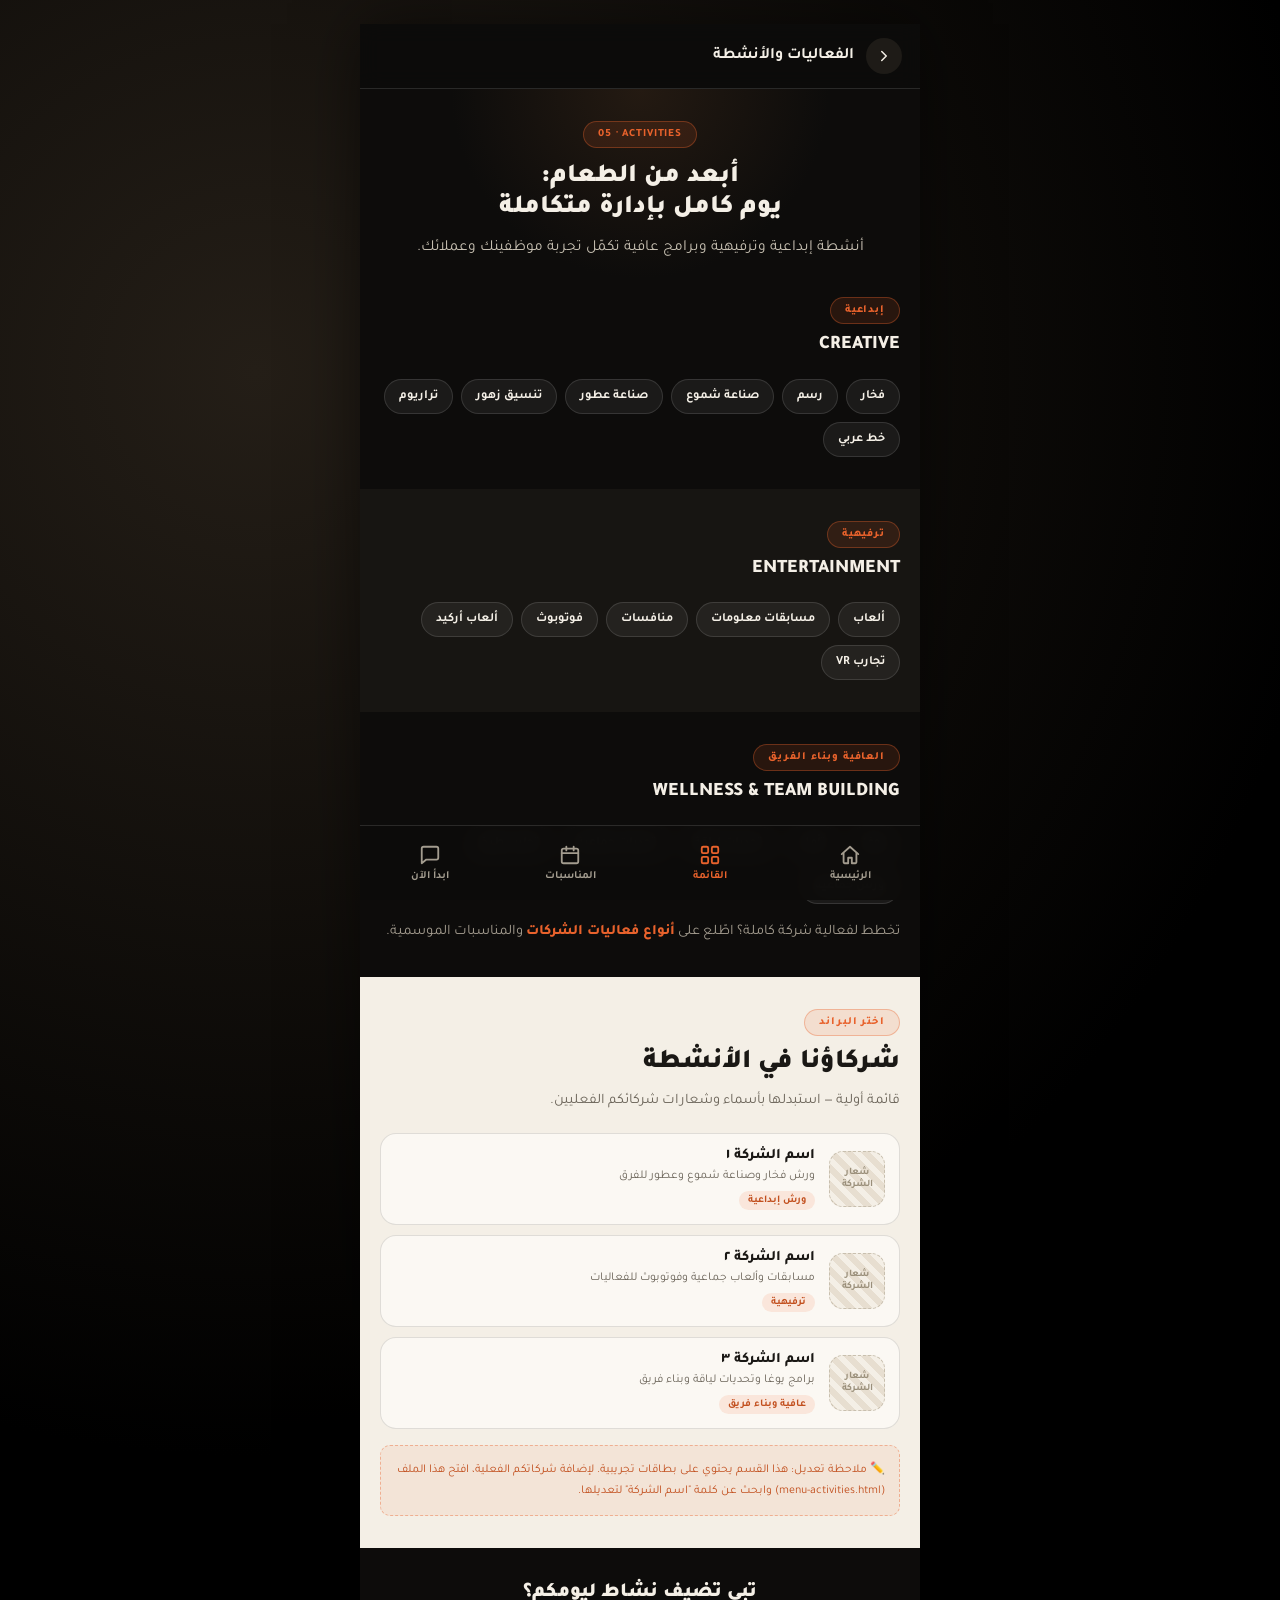
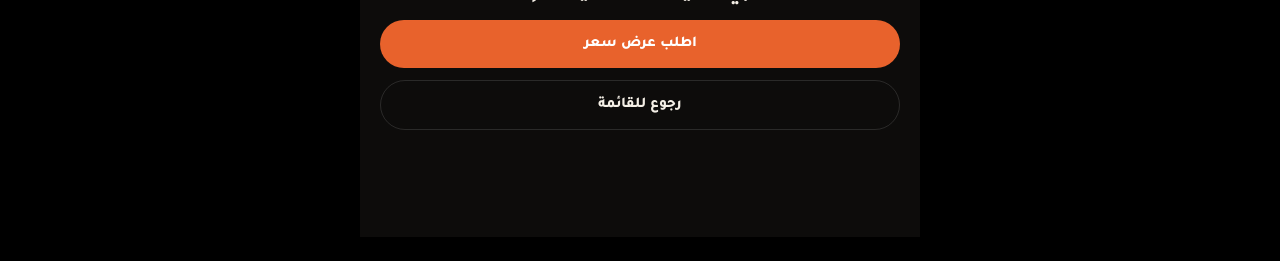
==== A+ Brands Website/menu-activities.html @ 3c00192b "Add files via upload" ====
<!doctype html>
<html lang="ar" dir="rtl">
<head>
<meta charset="UTF-8">
<meta name="viewport" content="width=device-width, initial-scale=1, viewport-fit=cover">
<title>الفعاليات والأنشطة | A+ BRANDS</title>
<meta name="description" content="ورش إبداعية، أنشطة ترفيهية، وفعاليات عافية وبناء فريق — مقدّمة من شركاء A+ BRANDS.">
<link rel="icon" type="image/svg+xml" href="data:image/svg+xml,%3Csvg xmlns='http://www.w3.org/2000/svg' viewBox='0 0 100 100'%3E%3Crect width='100' height='100' rx='22' fill='%230d0c0b'/%3E%3Ctext x='50' y='68' font-family='Arial' font-weight='900' font-size='54' fill='%23e8622c' text-anchor='middle'%3EA+%3C/text%3E%3C/svg%3E">
<link rel="preconnect" href="https://fonts.googleapis.com">
<link rel="preconnect" href="https://fonts.gstatic.com" crossorigin>
<link href="https://fonts.googleapis.com/css2?family=Tajawal:wght@400;500;700;800;900&display=swap" rel="stylesheet">
<link rel="stylesheet" href="css/style.css">
</head>
<body>
<div class="app">

  <header class="topbar">
    <div class="topbar-inner">
      <a href="menu.html" class="back-btn" aria-label="رجوع">
        <svg viewBox="0 0 24 24" fill="none" stroke="currentColor" stroke-width="2" stroke-linecap="round" stroke-linejoin="round"><path d="M9 6l6 6-6 6"/></svg>
      </a>
      <h1 class="page-title">الفعاليات والأنشطة</h1>
      <span class="spacer"></span>
    </div>
  </header>

  <main class="content">

    <section class="hero" style="padding:32px 22px 26px;">
      <span class="eyebrow">05 · ACTIVITIES</span>
      <h1 class="display" style="font-size:26px;">أبعد من الطعام:<br>يوم كامل بإدارة متكاملة</h1>
      <p class="lede">أنشطة إبداعية وترفيهية وبرامج عافية تكمّل تجربة موظفينك وعملائك.</p>
    </section>

    <section class="section section-dark" style="padding-top:8px;">
      <div class="section-head">
        <span class="eyebrow">إبداعية</span>
        <h2 class="title" style="font-size:19px;">CREATIVE</h2>
      </div>
      <div class="chips">
        <span class="chip">فخار</span>
        <span class="chip">رسم</span>
        <span class="chip">صناعة شموع</span>
        <span class="chip">صناعة عطور</span>
        <span class="chip">تنسيق زهور</span>
        <span class="chip">تراريوم</span>
        <span class="chip">خط عربي</span>
      </div>
    </section>

    <section class="section section-soft">
      <div class="section-head">
        <span class="eyebrow">ترفيهية</span>
        <h2 class="title" style="font-size:19px;">ENTERTAINMENT</h2>
      </div>
      <div class="chips">
        <span class="chip">ألعاب</span>
        <span class="chip">مسابقات معلومات</span>
        <span class="chip">منافسات</span>
        <span class="chip">فوتوبوث</span>
        <span class="chip">ألعاب أركيد</span>
        <span class="chip">تجارب VR</span>
      </div>
    </section>

    <section class="section section-dark">
      <div class="section-head">
        <span class="eyebrow">العافية وبناء الفريق</span>
        <h2 class="title" style="font-size:19px;">WELLNESS &amp; TEAM BUILDING</h2>
      </div>
      <div class="chips">
        <span class="chip">يوغا</span>
        <span class="chip">تأمل</span>
        <span class="chip">تحديات لياقة</span>
        <span class="chip">تحديات جماعية</span>
        <span class="chip">تجارب طبخ</span>
        <span class="chip">ورش جماعية</span>
      </div>
      <p class="subtitle" style="margin-top:16px;">تخطط لفعالية شركة كاملة؟ اطّلع على <a href="occasions.html" style="color:var(--orange);font-weight:800;">أنواع فعاليات الشركات</a> والمناسبات الموسمية.</p>
    </section>

    <!-- الشركات المتخصصة -->
    <section class="section section-light">
      <div class="section-head">
        <span class="eyebrow">اختر البراند</span>
        <h2 class="title on-light">شركاؤنا في الأنشطة</h2>
        <p class="subtitle">قائمة أولية — استبدلها بأسماء وشعارات شركائكم الفعليين.</p>
      </div>

      <!-- كرت شركة: انسخ هذا الكرت وكرره لإضافة شركة جديدة -->
      <div class="brand-card">
        <div class="brand-logo">شعار الشركة</div>
        <div class="brand-info">
          <h3>اسم الشركة ١</h3>
          <p>ورش فخار وصناعة شموع وعطور للفرق</p>
          <span class="tag">ورش إبداعية</span>
        </div>
      </div>

      <div class="brand-card">
        <div class="brand-logo">شعار الشركة</div>
        <div class="brand-info">
          <h3>اسم الشركة ٢</h3>
          <p>مسابقات وألعاب جماعية وفوتوبوث للفعاليات</p>
          <span class="tag">ترفيهية</span>
        </div>
      </div>

      <div class="brand-card">
        <div class="brand-logo">شعار الشركة</div>
        <div class="brand-info">
          <h3>اسم الشركة ٣</h3>
          <p>برامج يوغا وتحديات لياقة وبناء فريق</p>
          <span class="tag">عافية وبناء فريق</span>
        </div>
      </div>

      <div class="edit-note">
        ✏️ ملاحظة تعديل: هذا القسم يحتوي على بطاقات تجريبية. لإضافة شركاتكم الفعلية، افتح هذا الملف
        (menu-activities.html) وابحث عن كلمة "اسم الشركة" لتعديلها.
      </div>
    </section>

    <section class="section section-dark" style="text-align:center;">
      <h2 class="title" style="font-size:20px;margin-bottom:8px;">تبي تضيف نشاط ليومكم؟</h2>
      <div class="btn-block-wrap" style="margin-top:14px;">
        <a href="start.html" class="btn btn-primary">اطلب عرض سعر</a>
        <a href="menu.html" class="btn btn-outline">رجوع للقائمة</a>
      </div>
    </section>

  </main>

  <nav class="bottomnav">
    <div class="bottomnav-inner">
      <a href="index.html" class="navitem">
        <svg viewBox="0 0 24 24" fill="none" stroke="currentColor" stroke-width="2" stroke-linecap="round" stroke-linejoin="round"><path d="M3 11l9-8 9 8"/><path d="M5 10v10a1 1 0 0 0 1 1h4v-6h4v6h4a1 1 0 0 0 1-1V10"/></svg>
        <span>الرئيسية</span>
      </a>
      <a href="menu.html" class="navitem active">
        <svg viewBox="0 0 24 24" fill="none" stroke="currentColor" stroke-width="2" stroke-linecap="round" stroke-linejoin="round"><rect x="3" y="3" width="7" height="7" rx="1.5"/><rect x="14" y="3" width="7" height="7" rx="1.5"/><rect x="3" y="14" width="7" height="7" rx="1.5"/><rect x="14" y="14" width="7" height="7" rx="1.5"/></svg>
        <span>القائمة</span>
      </a>
      <a href="occasions.html" class="navitem">
        <svg viewBox="0 0 24 24" fill="none" stroke="currentColor" stroke-width="2" stroke-linecap="round" stroke-linejoin="round"><rect x="3" y="5" width="18" height="16" rx="2"/><path d="M16 3v4M8 3v4M3 10h18"/></svg>
        <span>المناسبات</span>
      </a>
      <a href="start.html" class="navitem">
        <svg viewBox="0 0 24 24" fill="none" stroke="currentColor" stroke-width="2" stroke-linecap="round" stroke-linejoin="round"><path d="M21 15a2 2 0 0 1-2 2H8l-5 4V5a2 2 0 0 1 2-2h14a2 2 0 0 1 2 2z"/></svg>
        <span>ابدأ الآن</span>
      </a>
    </div>
  </nav>

</div>
<script src="js/app.js"></script>
</body>
</html>
---- A+ Brands Website/css/style.css ----
/* ============================================================
   A+ BRANDS — الأنماط العامة للموقع
   هذا الملف يتحكم بكل تصميم الموقع (الألوان، الخطوط، البطاقات..)
   لتغيير الألوان الأساسية، عدّل المتغيرات في أعلى الملف فقط.
   ============================================================ */

:root{
  --black:#0d0c0b;
  --black-soft:#171512;
  --black-card:#1e1b17;
  --cream:#f4efe6;
  --cream-soft:#eae2d4;
  --cream-card:#fbf8f3;
  --orange:#e8622c;
  --orange-dark:#c2501f;
  --ink:#1a1815;
  --muted:#a39c8f;
  --muted-dark:#6b6459;
  --line:rgba(255,255,255,.12);
  --line-dark:rgba(20,18,15,.12);
  --radius-lg:22px;
  --radius-md:16px;
  --radius-sm:10px;
  --shadow:0 12px 28px rgba(0,0,0,.28);
  --maxw:560px;
  --nav-h:74px;
  --top-h:64px;
}

*,*::before,*::after{box-sizing:border-box;}
html,body{margin:0;padding:0;}
body{
  background:#000;
  color:var(--cream);
  font-family:"Tajawal",-apple-system,"Segoe UI",Tahoma,sans-serif;
  -webkit-font-smoothing:antialiased;
  text-rendering:optimizeLegibility;
}
img{max-width:100%;display:block;}
a{color:inherit;text-decoration:none;}
button{font-family:inherit;}
ul{margin:0;padding:0;list-style:none;}
h1,h2,h3,p{margin:0;}

/* ===== إطار التطبيق (نمط تطبيق جوال حتى على الشاشات الكبيرة) ===== */
.app{
  max-width:var(--maxw);
  margin:0 auto;
  min-height:100vh;
  background:var(--black);
  display:flex;
  flex-direction:column;
  position:relative;
  box-shadow:0 0 60px rgba(0,0,0,.5);
}
@media (min-width:600px){
  body{
    background:
      radial-gradient(circle at 20% 20%, #241e17 0%, #000 60%);
    padding:24px 0;
  }
}

/* ===== الشريط العلوي ===== */
.topbar{
  position:sticky;
  top:0;
  z-index:20;
  background:rgba(13,12,11,.92);
  backdrop-filter:blur(10px);
  border-bottom:1px solid var(--line);
}
.topbar-inner{
  height:var(--top-h);
  display:flex;
  align-items:center;
  gap:12px;
  padding:0 18px;
}
.brandmark{
  font-weight:900;
  font-size:20px;
  letter-spacing:.02em;
  color:var(--cream);
  flex-shrink:0;
  unicode-bidi:plaintext;
}
.brandmark .plus{color:var(--orange);}
.page-title{
  font-size:16px;
  font-weight:700;
  color:var(--cream);
  flex:1;
}
.back-btn{
  width:36px;height:36px;
  display:flex;align-items:center;justify-content:center;
  background:var(--black-card);
  border-radius:50%;
  color:var(--cream);
  flex-shrink:0;
}
.back-btn svg{width:18px;height:18px;}
.spacer{width:36px;flex-shrink:0;}

/* ===== المحتوى ===== */
.content{flex:1;}
.section{padding:32px 20px;}
.section-dark{background:var(--black);color:var(--cream);}
.section-soft{background:var(--black-soft);color:var(--cream);}
.section-light{background:var(--cream);color:var(--ink);}
.section-light .muted{color:var(--muted-dark);}

/* ===== الشريط السفلي (تنقّل بأسلوب تطبيق) ===== */
.bottomnav{
  position:sticky;
  bottom:0;
  z-index:20;
  background:rgba(13,12,11,.95);
  backdrop-filter:blur(10px);
  border-top:1px solid var(--line);
  padding-bottom:env(safe-area-inset-bottom);
}
.bottomnav-inner{
  display:flex;
  height:var(--nav-h);
}
.navitem{
  flex:1;
  display:flex;
  flex-direction:column;
  align-items:center;
  justify-content:center;
  gap:4px;
  color:var(--muted);
  font-size:11px;
  font-weight:700;
  transition:color .15s ease;
}
.navitem svg{width:22px;height:22px;stroke:currentColor;}
.navitem.active{color:var(--orange);}
.navitem:active{opacity:.6;}

/* ===== الشعار الكبير ===== */
.hero{
  padding:52px 22px 40px;
  text-align:center;
  background:
    radial-gradient(circle at 50% 0%, #241a12 0%, var(--black) 55%);
}
.hero .logo-mark{
  font-size:54px;
  font-weight:900;
  letter-spacing:.02em;
  line-height:1;
  margin-bottom:6px;
  unicode-bidi:plaintext;
}
.hero .logo-mark .plus{color:var(--orange);}
.hero .logo-sub{
  font-size:12px;
  letter-spacing:.3em;
  color:var(--muted);
  font-weight:700;
  margin-bottom:30px;
}
.eyebrow{
  display:inline-block;
  font-size:11px;
  font-weight:800;
  letter-spacing:.08em;
  color:var(--orange);
  background:rgba(232,98,44,.12);
  border:1px solid rgba(232,98,44,.35);
  padding:6px 14px;
  border-radius:999px;
  margin-bottom:14px;
}
h1.display{
  font-size:clamp(28px,8vw,36px);
  font-weight:900;
  line-height:1.2;
  margin-bottom:10px;
}
.tagline-en{
  font-size:13px;
  font-weight:700;
  letter-spacing:.05em;
  color:var(--muted);
  margin-bottom:22px;
}
.lede{
  font-size:15.5px;
  line-height:1.85;
  color:var(--muted-light,#c9c2b4);
}
.section-light .lede{color:var(--muted-dark);}

/* ===== العناوين ===== */
.section-head{margin-bottom:20px;}
.section-head .eyebrow{margin-bottom:10px;}
h2.title{
  font-size:clamp(22px,6.5vw,27px);
  font-weight:900;
  line-height:1.3;
}
h2.title.on-light{color:var(--ink);}
.subtitle{
  margin-top:8px;
  font-size:14.5px;
  color:var(--muted);
  line-height:1.7;
}
.section-light .subtitle{color:var(--muted-dark);}

/* ===== الأزرار ===== */
.btn{
  display:inline-flex;
  align-items:center;
  justify-content:center;
  gap:8px;
  padding:15px 26px;
  border-radius:999px;
  font-weight:800;
  font-size:15px;
  border:none;
  cursor:pointer;
  width:100%;
  transition:transform .15s ease, opacity .15s ease;
}
.btn:active{transform:scale(.97);}
.btn-primary{background:var(--orange);color:#fff;}
.btn-outline{background:transparent;color:var(--cream);border:1.5px solid var(--line);}
.section-light .btn-outline{color:var(--ink);border-color:var(--line-dark);}
.btn-block-wrap{display:flex;flex-direction:column;gap:12px;margin-top:22px;}
.btn svg{width:18px;height:18px;}

/* ===== الشبكات والبطاقات ===== */
.grid-2{display:grid;grid-template-columns:1fr 1fr;gap:12px;}
.tile{
  background:var(--black-card);
  border:1px solid var(--line);
  border-radius:var(--radius-md);
  padding:18px 14px;
  display:flex;
  flex-direction:column;
  gap:10px;
  transition:transform .15s ease, border-color .15s ease;
}
.section-light .tile{background:var(--cream-card);border-color:var(--line-dark);}
.tile:active{transform:scale(.96);}
.tile-icon{
  width:40px;height:40px;
  border-radius:12px;
  background:rgba(232,98,44,.14);
  color:var(--orange);
  display:flex;align-items:center;justify-content:center;
}
.tile-icon svg{width:22px;height:22px;}
.tile h3{font-size:15px;font-weight:800;}
.tile .tile-en{font-size:10.5px;color:var(--muted);font-weight:700;letter-spacing:.04em;text-transform:uppercase;}
.tile p{font-size:12.5px;color:var(--muted);line-height:1.6;}
.section-light .tile p{color:var(--muted-dark);}

.card{
  background:var(--black-card);
  border:1px solid var(--line);
  border-radius:var(--radius-lg);
  padding:20px;
}
.section-light .card{background:var(--cream-card);border-color:var(--line-dark);}
.card + .card{margin-top:12px;}
.card h3{font-size:16px;font-weight:800;margin-bottom:6px;}
.card .en{font-size:11px;color:var(--muted);font-weight:700;letter-spacing:.04em;}
.card p{font-size:13.5px;color:var(--muted);line-height:1.7;margin-top:6px;}
.section-light .card p{color:var(--muted-dark);}

/* ===== شرائح (Chips) للتصنيفات الفرعية ===== */
.chips{display:flex;flex-wrap:wrap;gap:8px;margin-top:14px;}
.chip{
  font-size:12.5px;
  font-weight:700;
  padding:9px 14px;
  border-radius:999px;
  background:rgba(255,255,255,.06);
  border:1px solid var(--line);
  color:var(--cream);
}
.section-light .chip{background:#fff;border-color:var(--line-dark);color:var(--ink);}

/* ===== قائمة خطوات مرقمة ===== */
.steps{display:flex;flex-direction:column;gap:0;margin-top:18px;}
.step{
  display:flex;
  gap:14px;
  padding:16px 0;
  border-bottom:1px solid var(--line);
}
.section-light .step{border-color:var(--line-dark);}
.step:last-child{border-bottom:none;}
.step-num{
  flex-shrink:0;
  width:34px;height:34px;
  border-radius:50%;
  background:var(--orange);
  color:#fff;
  font-weight:900;
  font-size:14px;
  display:flex;align-items:center;justify-content:center;
}
.step-body h4{font-size:14.5px;font-weight:800;margin-bottom:3px;}
.step-body p{font-size:12.5px;color:var(--muted);line-height:1.6;}
.section-light .step-body p{color:var(--muted-dark);}

/* ===== بطاقات الشركات (اللوقوات) داخل صفحات القائمة ===== */
.brand-card{
  display:flex;
  align-items:center;
  gap:14px;
  background:var(--cream-card);
  border:1px solid var(--line-dark);
  border-radius:var(--radius-md);
  padding:14px;
}
.brand-card + .brand-card{margin-top:10px;}
.brand-logo{
  flex-shrink:0;
  width:56px;height:56px;
  border-radius:14px;
  background:repeating-linear-gradient(45deg,#e7ded0,#e7ded0 6px,#f4efe6 6px,#f4efe6 12px);
  border:1px dashed #c8bfae;
  display:flex;align-items:center;justify-content:center;
  font-size:10px;
  color:#9a8f7a;
  font-weight:700;
  text-align:center;
}
.brand-info h3{font-size:14.5px;font-weight:800;color:var(--ink);}
.brand-info p{font-size:12px;color:var(--muted-dark);margin-top:2px;line-height:1.5;}
.brand-info .tag{
  display:inline-block;
  margin-top:6px;
  font-size:10.5px;
  font-weight:700;
  color:var(--orange-dark);
  background:rgba(232,98,44,.12);
  padding:3px 9px;
  border-radius:999px;
}
.edit-note{
  margin-top:16px;
  padding:14px;
  border-radius:var(--radius-sm);
  background:rgba(232,98,44,.08);
  border:1px dashed rgba(232,98,44,.4);
  font-size:12px;
  color:var(--orange-dark);
  line-height:1.7;
}

/* ===== جدول اليوم المثالي (Timeline) ===== */
.timeline{margin-top:18px;}
.tl-item{
  position:relative;
  padding-right:26px;
  padding-bottom:22px;
  border-right:2px solid var(--line);
}
.section-light .tl-item{border-color:var(--line-dark);}
.tl-item:last-child{border-color:transparent;padding-bottom:0;}
.tl-item::before{
  content:"";
  position:absolute;
  right:-6px;top:2px;
  width:10px;height:10px;
  border-radius:50%;
  background:var(--orange);
}
.tl-time{font-size:12px;font-weight:800;color:var(--orange);margin-bottom:3px;}
.tl-title{font-size:14.5px;font-weight:800;}
.tl-sub{font-size:12px;color:var(--muted);margin-top:2px;}
.section-light .tl-sub{color:var(--muted-dark);}

/* ===== مقارنة بدون / مع A+ ===== */
.compare{display:flex;flex-direction:column;gap:14px;margin-top:18px;}
.compare-col{
  background:var(--black-card);
  border:1px solid var(--line);
  border-radius:var(--radius-md);
  padding:16px;
}
.compare-col.with{border-color:rgba(232,98,44,.5);background:rgba(232,98,44,.08);}
.compare-label{font-size:12px;font-weight:800;color:var(--muted);margin-bottom:10px;}
.compare-col.with .compare-label{color:var(--orange);}
.compare-row{
  font-size:13.5px;
  padding:8px 0;
  border-bottom:1px solid var(--line);
  color:var(--muted);
}
.compare-col.with .compare-row{color:var(--cream);font-weight:700;border-color:rgba(232,98,44,.2);}
.compare-row:last-child{border-bottom:none;}
.compare-row.strike{text-decoration:line-through;opacity:.6;}

/* ===== نموذج التواصل ===== */
.form-field{margin-bottom:14px;}
.form-field label{
  display:block;
  font-size:12.5px;
  font-weight:800;
  margin-bottom:7px;
  color:var(--cream);
}
.form-field input,
.form-field select,
.form-field textarea{
  width:100%;
  background:var(--black-card);
  border:1px solid var(--line);
  border-radius:var(--radius-sm);
  padding:13px 14px;
  color:var(--cream);
  font-family:inherit;
  font-size:14px;
}
.form-field textarea{resize:vertical;min-height:88px;}
.form-field input::placeholder,
.form-field textarea::placeholder{color:var(--muted);}
.form-field select{appearance:none;}

/* ===== شبكة روابط تواصل سريعة ===== */
.contact-grid{display:grid;grid-template-columns:1fr 1fr;gap:12px;margin-top:16px;}
.contact-btn{
  background:var(--black-card);
  border:1px solid var(--line);
  border-radius:var(--radius-md);
  padding:16px;
  display:flex;
  flex-direction:column;
  align-items:center;
  gap:8px;
  text-align:center;
  font-size:12.5px;
  font-weight:700;
}
.contact-btn svg{width:22px;height:22px;color:var(--orange);}

/* ===== تذييل بسيط ===== */
.foot-note{
  text-align:center;
  font-size:11px;
  color:var(--muted);
  padding:18px 20px 4px;
}

/* ===== حركة ظهور بسيطة عند التمرير ===== */
.reveal{opacity:0;transform:translateY(14px);transition:opacity .5s ease, transform .5s ease;}
.reveal.in{opacity:1;transform:translateY(0);}

/* ===== فاصل نصي بين قسمين ===== */
.divider{height:1px;background:var(--line);margin:8px 0;}
.section-light .divider{background:var(--line-dark);}

/* ===== إصلاح اتجاه النص للعناصر ثنائية اللغة =====
   يمنع اختلاط ترتيب الحروف/الرموز الإنجليزية عند وضعها داخل صفحة عربية (RTL) */
.eyebrow,
.tagline-en,
.tile-en,
.card .en,
.chip,
.brand-info .tag,
.page-title{
  unicode-bidi:plaintext;
}
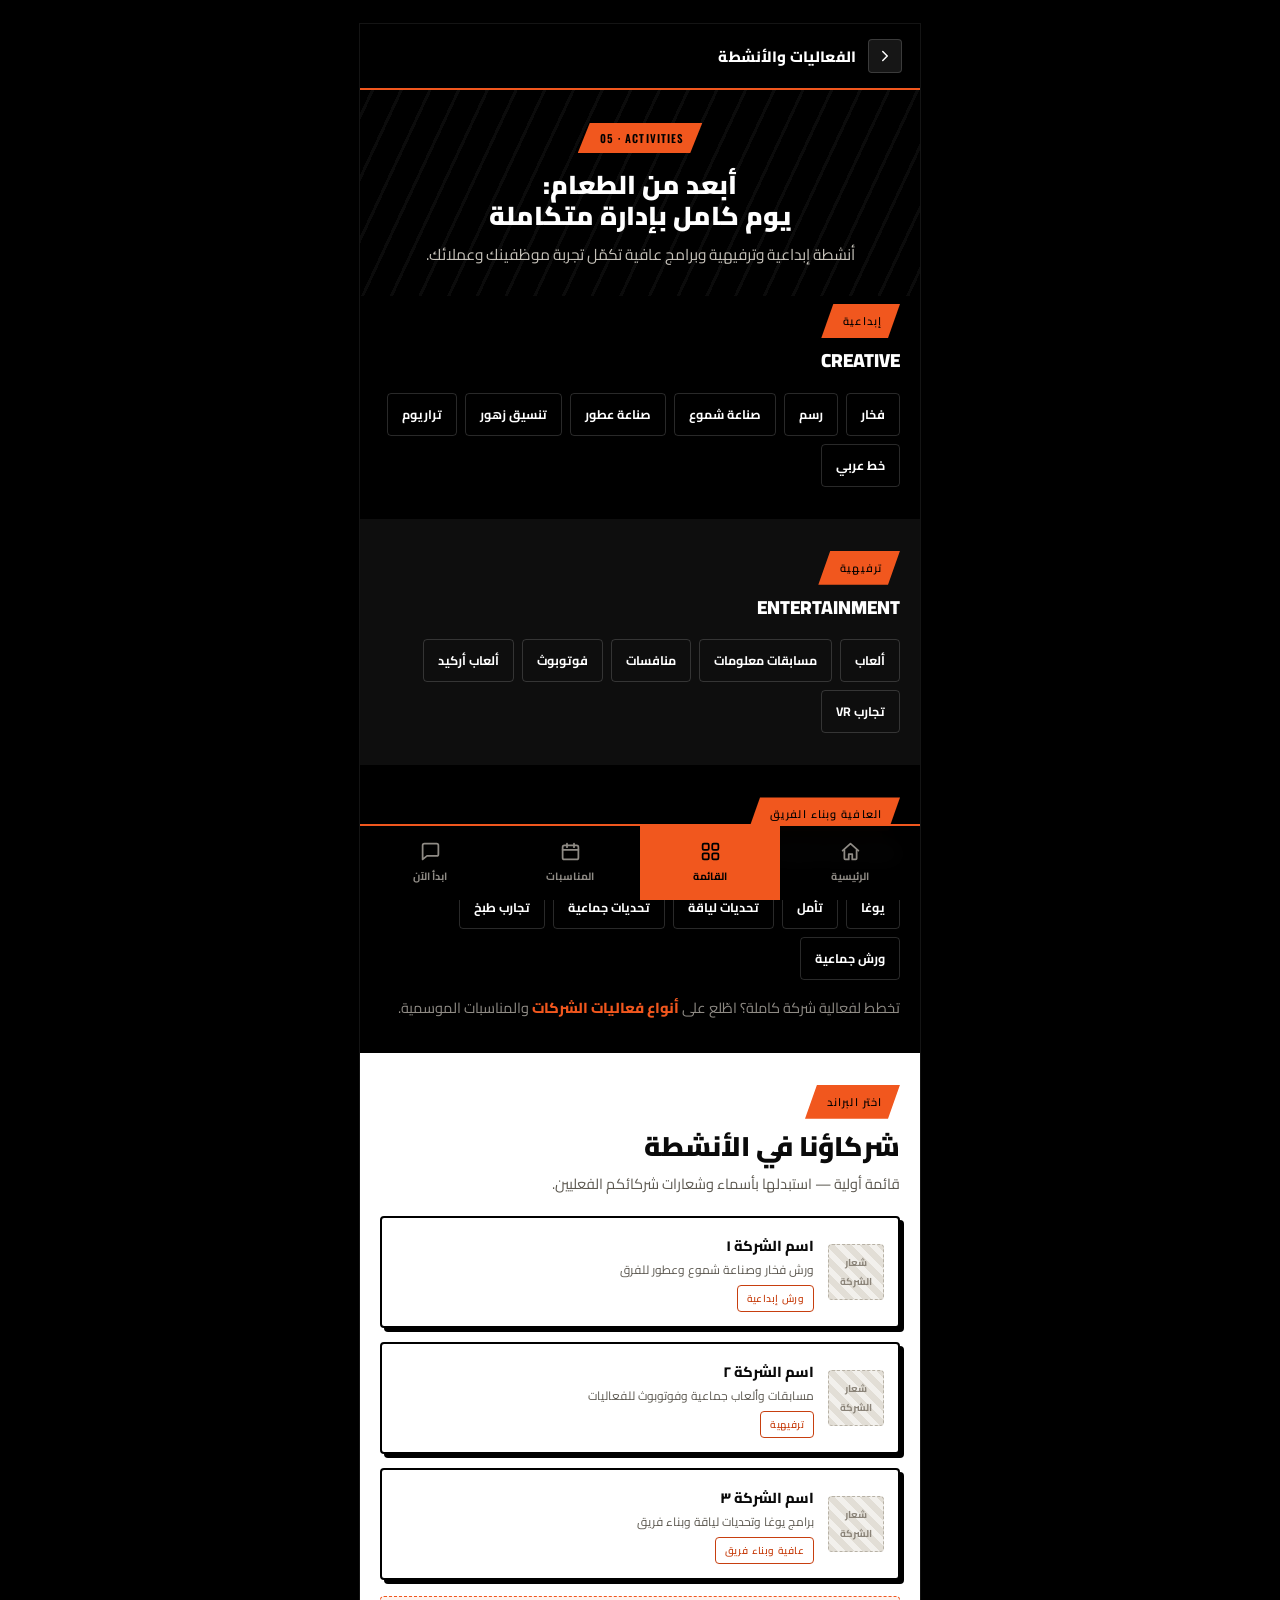
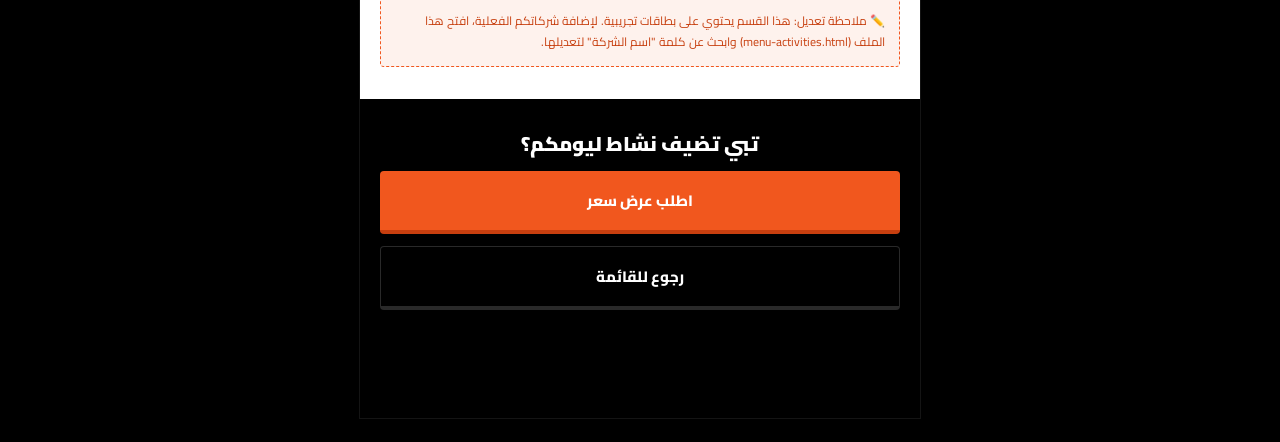
==== commit 03244cce: "Redesign visual identity: bold black/white athletic style Nike/Adidas-inspired sportswear identity: " ====
--- a/A+ Brands Website/menu-activities.html
+++ b/A+ Brands Website/menu-activities.html
@@ -5,10 +5,10 @@
 <meta name="viewport" content="width=device-width, initial-scale=1, viewport-fit=cover">
 <title>الفعاليات والأنشطة | A+ BRANDS</title>
 <meta name="description" content="ورش إبداعية، أنشطة ترفيهية، وفعاليات عافية وبناء فريق — مقدّمة من شركاء A+ BRANDS.">
-<link rel="icon" type="image/svg+xml" href="data:image/svg+xml,%3Csvg xmlns='http://www.w3.org/2000/svg' viewBox='0 0 100 100'%3E%3Crect width='100' height='100' rx='22' fill='%230d0c0b'/%3E%3Ctext x='50' y='68' font-family='Arial' font-weight='900' font-size='54' fill='%23e8622c' text-anchor='middle'%3EA+%3C/text%3E%3C/svg%3E">
+<link rel="icon" type="image/svg+xml" href="data:image/svg+xml,%3Csvg xmlns='http://www.w3.org/2000/svg' viewBox='0 0 100 100'%3E%3Crect width='100' height='100' rx='22' fill='%230d0c0b'/%3E%3Ctext x='50' y='68' font-family='Arial' font-weight='900' font-size='54' fill='%23f1571e' text-anchor='middle'%3EA+%3C/text%3E%3C/svg%3E">
 <link rel="preconnect" href="https://fonts.googleapis.com">
 <link rel="preconnect" href="https://fonts.gstatic.com" crossorigin>
-<link href="https://fonts.googleapis.com/css2?family=Tajawal:wght@400;500;700;800;900&display=swap" rel="stylesheet">
+<link href="https://fonts.googleapis.com/css2?family=Anton&family=Oswald:wght@500;600;700&family=Cairo:wght@400;600;700;800;900&display=swap" rel="stylesheet">
 <link rel="stylesheet" href="css/style.css">
 </head>
 <body>
--- a/A+ Brands Website/css/style.css
+++ b/A+ Brands Website/css/style.css
@@ -1,38 +1,40 @@
 /* ============================================================
    A+ BRANDS — الأنماط العامة للموقع
-   هذا الملف يتحكم بكل تصميم الموقع (الألوان، الخطوط، البطاقات..)
+   هوية بصرية بروح الملاعب (Nike / Adidas): أسود وأبيض حاد التباين،
+   برتقالي "لون الفريق"، أرقام قمصان للتصنيفات والخطوات، وخطوط عريضة.
    لتغيير الألوان الأساسية، عدّل المتغيرات في أعلى الملف فقط.
    ============================================================ */
 
 :root{
-  --black:#0d0c0b;
-  --black-soft:#171512;
-  --black-card:#1e1b17;
-  --cream:#f4efe6;
-  --cream-soft:#eae2d4;
-  --cream-card:#fbf8f3;
-  --orange:#e8622c;
-  --orange-dark:#c2501f;
-  --ink:#1a1815;
-  --muted:#a39c8f;
-  --muted-dark:#6b6459;
-  --line:rgba(255,255,255,.12);
-  --line-dark:rgba(20,18,15,.12);
-  --radius-lg:22px;
-  --radius-md:16px;
-  --radius-sm:10px;
-  --shadow:0 12px 28px rgba(0,0,0,.28);
+  --black:#000000;
+  --black-soft:#0e0e0e;
+  --black-card:#161616;
+  --white:#ffffff;
+  --panel:#efeeea;
+  --panel-card:#ffffff;
+  --orange:#f1571e;
+  --orange-dark:#c73f0f;
+  --ink:#0a0a0a;
+  --muted:#8f8b85;
+  --muted-dark:#5c5850;
+  --line:rgba(255,255,255,.16);
+  --line-dark:rgba(0,0,0,.16);
+  --radius:4px;
   --maxw:560px;
   --nav-h:74px;
   --top-h:64px;
+
+  --font-ar:"Cairo",-apple-system,"Segoe UI",Tahoma,sans-serif;
+  --font-display:"Anton","Cairo",sans-serif;
+  --font-utility:"Oswald","Cairo",sans-serif;
 }
 
 *,*::before,*::after{box-sizing:border-box;}
 html,body{margin:0;padding:0;}
 body{
   background:#000;
-  color:var(--cream);
-  font-family:"Tajawal",-apple-system,"Segoe UI",Tahoma,sans-serif;
+  color:var(--white);
+  font-family:var(--font-ar);
   -webkit-font-smoothing:antialiased;
   text-rendering:optimizeLegibility;
 }
@@ -41,6 +43,16 @@
 button{font-family:inherit;}
 ul{margin:0;padding:0;list-style:none;}
 h1,h2,h3,p{margin:0;}
+
+/* أولوية للوضوح: حدود تركيز واضحة عند التنقل بالكيبورد */
+a:focus-visible,
+button:focus-visible,
+input:focus-visible,
+select:focus-visible,
+textarea:focus-visible{
+  outline:3px solid var(--orange);
+  outline-offset:2px;
+}
 
 /* ===== إطار التطبيق (نمط تطبيق جوال حتى على الشاشات الكبيرة) ===== */
 .app{
@@ -51,14 +63,10 @@
   display:flex;
   flex-direction:column;
   position:relative;
-  box-shadow:0 0 60px rgba(0,0,0,.5);
 }
 @media (min-width:600px){
-  body{
-    background:
-      radial-gradient(circle at 20% 20%, #241e17 0%, #000 60%);
-    padding:24px 0;
-  }
+  body{background:#000;padding:24px 0;}
+  .app{box-shadow:0 0 0 1px rgba(255,255,255,.08);}
 }
 
 /* ===== الشريط العلوي ===== */
@@ -66,9 +74,9 @@
   position:sticky;
   top:0;
   z-index:20;
-  background:rgba(13,12,11,.92);
+  background:rgba(0,0,0,.94);
   backdrop-filter:blur(10px);
-  border-bottom:1px solid var(--line);
+  border-bottom:2px solid var(--orange);
 }
 .topbar-inner{
   height:var(--top-h);
@@ -78,37 +86,40 @@
   padding:0 18px;
 }
 .brandmark{
-  font-weight:900;
-  font-size:20px;
-  letter-spacing:.02em;
-  color:var(--cream);
+  font-family:var(--font-display);
+  font-weight:400;
+  font-size:22px;
+  letter-spacing:.01em;
+  color:var(--white);
   flex-shrink:0;
   unicode-bidi:plaintext;
 }
 .brandmark .plus{color:var(--orange);}
 .page-title{
-  font-size:16px;
-  font-weight:700;
-  color:var(--cream);
+  font-size:15px;
+  font-weight:800;
+  letter-spacing:.01em;
+  color:var(--white);
   flex:1;
 }
 .back-btn{
-  width:36px;height:36px;
+  width:34px;height:34px;
   display:flex;align-items:center;justify-content:center;
   background:var(--black-card);
-  border-radius:50%;
-  color:var(--cream);
+  border:1px solid var(--line);
+  border-radius:var(--radius);
+  color:var(--white);
   flex-shrink:0;
 }
 .back-btn svg{width:18px;height:18px;}
-.spacer{width:36px;flex-shrink:0;}
+.spacer{width:34px;flex-shrink:0;}
 
 /* ===== المحتوى ===== */
 .content{flex:1;}
 .section{padding:32px 20px;}
-.section-dark{background:var(--black);color:var(--cream);}
-.section-soft{background:var(--black-soft);color:var(--cream);}
-.section-light{background:var(--cream);color:var(--ink);}
+.section-dark{background:var(--black);color:var(--white);}
+.section-soft{background:var(--black-soft);color:var(--white);}
+.section-light{background:var(--white);color:var(--ink);}
 .section-light .muted{color:var(--muted-dark);}
 
 /* ===== الشريط السفلي (تنقّل بأسلوب تطبيق) ===== */
@@ -116,9 +127,9 @@
   position:sticky;
   bottom:0;
   z-index:20;
-  background:rgba(13,12,11,.95);
+  background:rgba(0,0,0,.97);
   backdrop-filter:blur(10px);
-  border-top:1px solid var(--line);
+  border-top:2px solid var(--orange);
   padding-bottom:env(safe-area-inset-bottom);
 }
 .bottomnav-inner{
@@ -133,48 +144,73 @@
   justify-content:center;
   gap:4px;
   color:var(--muted);
-  font-size:11px;
+  font-size:10.5px;
   font-weight:700;
-  transition:color .15s ease;
-}
-.navitem svg{width:22px;height:22px;stroke:currentColor;}
-.navitem.active{color:var(--orange);}
-.navitem:active{opacity:.6;}
-
-/* ===== الشعار الكبير ===== */
+  transition:background-color .15s ease, color .15s ease;
+}
+.navitem svg{width:21px;height:21px;stroke:currentColor;}
+.navitem.active{background:var(--orange);color:#000;}
+.navitem:active{opacity:.7;}
+
+/* ===== الشعار الكبير (بادج على طراز الشعارات الرياضية) ===== */
 .hero{
+  position:relative;
   padding:52px 22px 40px;
   text-align:center;
-  background:
-    radial-gradient(circle at 50% 0%, #241a12 0%, var(--black) 55%);
-}
+  background:var(--black);
+  overflow:hidden;
+}
+.hero::before{
+  content:"";
+  position:absolute;
+  inset:-20% -10%;
+  background:repeating-linear-gradient(
+    115deg,
+    rgba(255,255,255,.045) 0 3px,
+    transparent 3px 26px
+  );
+  pointer-events:none;
+}
+.hero > *{position:relative;z-index:1;}
 .hero .logo-mark{
-  font-size:54px;
-  font-weight:900;
-  letter-spacing:.02em;
+  display:inline-flex;
+  align-items:center;
+  justify-content:center;
+  font-family:var(--font-display);
+  font-weight:400;
+  font-size:42px;
   line-height:1;
-  margin-bottom:6px;
+  color:var(--white);
+  background:#000;
+  border:2px solid var(--white);
+  padding:16px 24px 12px;
   unicode-bidi:plaintext;
 }
 .hero .logo-mark .plus{color:var(--orange);}
 .hero .logo-sub{
+  display:inline-block;
+  font-family:var(--font-utility);
   font-size:12px;
-  letter-spacing:.3em;
-  color:var(--muted);
-  font-weight:700;
+  letter-spacing:.4em;
+  color:#000;
+  background:var(--orange);
+  font-weight:600;
+  padding:6px 24px;
   margin-bottom:30px;
 }
 .eyebrow{
-  display:inline-block;
+  display:inline-flex;
+  align-items:center;
+  font-family:var(--font-utility);
   font-size:11px;
-  font-weight:800;
-  letter-spacing:.08em;
-  color:var(--orange);
-  background:rgba(232,98,44,.12);
-  border:1px solid rgba(232,98,44,.35);
-  padding:6px 14px;
-  border-radius:999px;
-  margin-bottom:14px;
+  font-weight:600;
+  letter-spacing:.1em;
+  text-transform:uppercase;
+  color:#000;
+  background:var(--orange);
+  padding:7px 18px 7px 22px;
+  clip-path:polygon(12px 0,100% 0,calc(100% - 12px) 100%,0 100%);
+  margin-bottom:16px;
 }
 h1.display{
   font-size:clamp(28px,8vw,36px);
@@ -183,16 +219,17 @@
   margin-bottom:10px;
 }
 .tagline-en{
-  font-size:13px;
-  font-weight:700;
-  letter-spacing:.05em;
-  color:var(--muted);
+  font-family:var(--font-display);
+  font-weight:400;
+  font-size:clamp(15px,4.2vw,19px);
+  letter-spacing:.03em;
+  color:var(--white);
   margin-bottom:22px;
 }
 .lede{
   font-size:15.5px;
   line-height:1.85;
-  color:var(--muted-light,#c9c2b4);
+  color:#c6c2ba;
 }
 .section-light .lede{color:var(--muted-dark);}
 
@@ -220,58 +257,77 @@
   justify-content:center;
   gap:8px;
   padding:15px 26px;
-  border-radius:999px;
+  border-radius:var(--radius);
   font-weight:800;
   font-size:15px;
   border:none;
+  border-bottom:4px solid rgba(0,0,0,.4);
   cursor:pointer;
   width:100%;
-  transition:transform .15s ease, opacity .15s ease;
-}
-.btn:active{transform:scale(.97);}
-.btn-primary{background:var(--orange);color:#fff;}
-.btn-outline{background:transparent;color:var(--cream);border:1.5px solid var(--line);}
+  transition:transform .1s ease, border-bottom-width .1s ease;
+}
+.btn:active{transform:translateY(3px);border-bottom-width:1px;}
+.btn-primary{background:var(--orange);color:#fff;border-bottom-color:var(--orange-dark);}
+.btn-outline{background:transparent;color:var(--white);border:1.5px solid var(--line);border-bottom:4px solid var(--line);}
+.btn-outline:active{border-bottom-width:1.5px;}
 .section-light .btn-outline{color:var(--ink);border-color:var(--line-dark);}
 .btn-block-wrap{display:flex;flex-direction:column;gap:12px;margin-top:22px;}
 .btn svg{width:18px;height:18px;}
 
-/* ===== الشبكات والبطاقات ===== */
-.grid-2{display:grid;grid-template-columns:1fr 1fr;gap:12px;}
+/* ===== الشبكات وبطاقات التصنيفات (بأسلوب بطاقة لاعب) ===== */
+.grid-2{display:grid;grid-template-columns:1fr 1fr;gap:14px;}
 .tile{
+  position:relative;
   background:var(--black-card);
-  border:1px solid var(--line);
-  border-radius:var(--radius-md);
-  padding:18px 14px;
+  border:2px solid var(--line);
+  border-radius:var(--radius);
+  padding:30px 14px 16px;
   display:flex;
   flex-direction:column;
   gap:10px;
-  transition:transform .15s ease, border-color .15s ease;
-}
-.section-light .tile{background:var(--cream-card);border-color:var(--line-dark);}
-.tile:active{transform:scale(.96);}
+  transition:transform .12s ease, border-color .12s ease;
+}
+.section-light .tile{background:var(--panel-card);border-color:#000;box-shadow:4px 4px 0 #000;}
+.section-dark .tile{box-shadow:4px 4px 0 rgba(255,255,255,.12);}
+.tile:active{transform:translate(2px,2px);}
+.section-light .tile:active{box-shadow:1px 1px 0 #000;}
+.tile-num{
+  position:absolute;
+  top:0;right:0;
+  width:32px;height:32px;
+  background:#000;
+  color:#fff;
+  font-family:var(--font-display);
+  font-weight:400;
+  font-size:13px;
+  display:flex;align-items:center;justify-content:center;
+  clip-path:polygon(0 0,100% 0,100% 100%,28% 100%);
+  border-bottom:3px solid var(--orange);
+}
 .tile-icon{
-  width:40px;height:40px;
-  border-radius:12px;
-  background:rgba(232,98,44,.14);
+  width:38px;height:38px;
+  border-radius:var(--radius);
+  background:rgba(241,87,30,.14);
+  border:1px solid rgba(241,87,30,.4);
   color:var(--orange);
   display:flex;align-items:center;justify-content:center;
 }
-.tile-icon svg{width:22px;height:22px;}
+.tile-icon svg{width:21px;height:21px;}
 .tile h3{font-size:15px;font-weight:800;}
-.tile .tile-en{font-size:10.5px;color:var(--muted);font-weight:700;letter-spacing:.04em;text-transform:uppercase;}
+.tile .tile-en{font-family:var(--font-utility);font-size:10px;color:var(--muted);font-weight:600;letter-spacing:.08em;text-transform:uppercase;}
 .tile p{font-size:12.5px;color:var(--muted);line-height:1.6;}
 .section-light .tile p{color:var(--muted-dark);}
 
 .card{
   background:var(--black-card);
-  border:1px solid var(--line);
-  border-radius:var(--radius-lg);
+  border:2px solid var(--line);
+  border-radius:var(--radius);
   padding:20px;
 }
-.section-light .card{background:var(--cream-card);border-color:var(--line-dark);}
-.card + .card{margin-top:12px;}
+.section-light .card{background:var(--panel-card);border-color:#000;box-shadow:4px 4px 0 #000;}
+.card + .card{margin-top:14px;}
 .card h3{font-size:16px;font-weight:800;margin-bottom:6px;}
-.card .en{font-size:11px;color:var(--muted);font-weight:700;letter-spacing:.04em;}
+.card .en{font-family:var(--font-utility);font-size:11px;color:var(--muted);font-weight:600;letter-spacing:.08em;text-transform:uppercase;}
 .card p{font-size:13.5px;color:var(--muted);line-height:1.7;margin-top:6px;}
 .section-light .card p{color:var(--muted-dark);}
 
@@ -281,17 +337,18 @@
   font-size:12.5px;
   font-weight:700;
   padding:9px 14px;
-  border-radius:999px;
-  background:rgba(255,255,255,.06);
-  border:1px solid var(--line);
-  color:var(--cream);
-}
-.section-light .chip{background:#fff;border-color:var(--line-dark);color:var(--ink);}
-
-/* ===== قائمة خطوات مرقمة ===== */
+  border-radius:var(--radius);
+  background:transparent;
+  border:1.5px solid var(--line);
+  color:var(--white);
+}
+.section-light .chip{background:#fff;border-color:#000;color:var(--ink);}
+
+/* ===== قائمة خطوات مرقمة (أرقام قمصان الفريق) ===== */
 .steps{display:flex;flex-direction:column;gap:0;margin-top:18px;}
 .step{
   display:flex;
+  align-items:flex-start;
   gap:14px;
   padding:16px 0;
   border-bottom:1px solid var(--line);
@@ -300,14 +357,18 @@
 .step:last-child{border-bottom:none;}
 .step-num{
   flex-shrink:0;
-  width:34px;height:34px;
-  border-radius:50%;
-  background:var(--orange);
+  width:38px;height:38px;
+  background:#000;
   color:#fff;
-  font-weight:900;
-  font-size:14px;
+  font-family:var(--font-display);
+  font-weight:400;
+  font-size:15px;
   display:flex;align-items:center;justify-content:center;
-}
+  clip-path:polygon(14% 0,100% 0,86% 100%,0 100%);
+  border-bottom:3px solid var(--orange);
+}
+.section-dark .step-num,
+.section-soft .step-num{background:#fff;color:#000;}
 .step-body h4{font-size:14.5px;font-weight:800;margin-bottom:3px;}
 .step-body p{font-size:12.5px;color:var(--muted);line-height:1.6;}
 .section-light .step-body p{color:var(--muted-dark);}
@@ -317,21 +378,22 @@
   display:flex;
   align-items:center;
   gap:14px;
-  background:var(--cream-card);
-  border:1px solid var(--line-dark);
-  border-radius:var(--radius-md);
+  background:var(--panel-card);
+  border:2px solid #000;
+  border-radius:var(--radius);
   padding:14px;
-}
-.brand-card + .brand-card{margin-top:10px;}
+  box-shadow:4px 4px 0 #000;
+}
+.brand-card + .brand-card{margin-top:14px;}
 .brand-logo{
   flex-shrink:0;
   width:56px;height:56px;
-  border-radius:14px;
-  background:repeating-linear-gradient(45deg,#e7ded0,#e7ded0 6px,#f4efe6 6px,#f4efe6 12px);
-  border:1px dashed #c8bfae;
+  border-radius:var(--radius);
+  background:repeating-linear-gradient(45deg,#e2ded6,#e2ded6 6px,#f2f0ec 6px,#f2f0ec 12px);
+  border:1px dashed #b8b2a6;
   display:flex;align-items:center;justify-content:center;
   font-size:10px;
-  color:#9a8f7a;
+  color:#8a8378;
   font-weight:700;
   text-align:center;
 }
@@ -340,19 +402,23 @@
 .brand-info .tag{
   display:inline-block;
   margin-top:6px;
-  font-size:10.5px;
-  font-weight:700;
+  font-family:var(--font-utility);
+  font-size:10px;
+  font-weight:600;
+  letter-spacing:.04em;
+  text-transform:uppercase;
   color:var(--orange-dark);
-  background:rgba(232,98,44,.12);
+  background:none;
+  border:1px solid var(--orange-dark);
   padding:3px 9px;
-  border-radius:999px;
+  border-radius:var(--radius);
 }
 .edit-note{
   margin-top:16px;
   padding:14px;
-  border-radius:var(--radius-sm);
-  background:rgba(232,98,44,.08);
-  border:1px dashed rgba(232,98,44,.4);
+  border-radius:var(--radius);
+  background:rgba(241,87,30,.08);
+  border:1.5px dashed var(--orange);
   font-size:12px;
   color:var(--orange-dark);
   line-height:1.7;
@@ -371,12 +437,12 @@
 .tl-item::before{
   content:"";
   position:absolute;
-  right:-6px;top:2px;
+  right:-6px;top:3px;
   width:10px;height:10px;
-  border-radius:50%;
   background:var(--orange);
-}
-.tl-time{font-size:12px;font-weight:800;color:var(--orange);margin-bottom:3px;}
+  transform:rotate(45deg);
+}
+.tl-time{font-family:var(--font-utility);font-size:12px;font-weight:600;letter-spacing:.03em;color:var(--orange);margin-bottom:3px;}
 .tl-title{font-size:14.5px;font-weight:800;}
 .tl-sub{font-size:12px;color:var(--muted);margin-top:2px;}
 .section-light .tl-sub{color:var(--muted-dark);}
@@ -385,12 +451,12 @@
 .compare{display:flex;flex-direction:column;gap:14px;margin-top:18px;}
 .compare-col{
   background:var(--black-card);
-  border:1px solid var(--line);
-  border-radius:var(--radius-md);
+  border:2px solid var(--line);
+  border-radius:var(--radius);
   padding:16px;
 }
-.compare-col.with{border-color:rgba(232,98,44,.5);background:rgba(232,98,44,.08);}
-.compare-label{font-size:12px;font-weight:800;color:var(--muted);margin-bottom:10px;}
+.compare-col.with{border-color:var(--orange);background:rgba(241,87,30,.08);}
+.compare-label{font-family:var(--font-utility);font-size:11px;font-weight:600;letter-spacing:.08em;text-transform:uppercase;color:var(--muted);margin-bottom:10px;}
 .compare-col.with .compare-label{color:var(--orange);}
 .compare-row{
   font-size:13.5px;
@@ -398,7 +464,7 @@
   border-bottom:1px solid var(--line);
   color:var(--muted);
 }
-.compare-col.with .compare-row{color:var(--cream);font-weight:700;border-color:rgba(232,98,44,.2);}
+.compare-col.with .compare-row{color:var(--white);font-weight:700;border-color:rgba(241,87,30,.25);}
 .compare-row:last-child{border-bottom:none;}
 .compare-row.strike{text-decoration:line-through;opacity:.6;}
 
@@ -409,20 +475,23 @@
   font-size:12.5px;
   font-weight:800;
   margin-bottom:7px;
-  color:var(--cream);
+  color:var(--white);
 }
 .form-field input,
 .form-field select,
 .form-field textarea{
   width:100%;
   background:var(--black-card);
-  border:1px solid var(--line);
-  border-radius:var(--radius-sm);
+  border:1.5px solid var(--line);
+  border-radius:var(--radius);
   padding:13px 14px;
-  color:var(--cream);
+  color:var(--white);
   font-family:inherit;
   font-size:14px;
 }
+.form-field input:focus,
+.form-field select:focus,
+.form-field textarea:focus{border-color:var(--orange);}
 .form-field textarea{resize:vertical;min-height:88px;}
 .form-field input::placeholder,
 .form-field textarea::placeholder{color:var(--muted);}
@@ -432,8 +501,8 @@
 .contact-grid{display:grid;grid-template-columns:1fr 1fr;gap:12px;margin-top:16px;}
 .contact-btn{
   background:var(--black-card);
-  border:1px solid var(--line);
-  border-radius:var(--radius-md);
+  border:1.5px solid var(--line);
+  border-radius:var(--radius);
   padding:16px;
   display:flex;
   flex-direction:column;
@@ -442,24 +511,35 @@
   text-align:center;
   font-size:12.5px;
   font-weight:700;
-}
+  transition:background-color .12s ease;
+}
+.contact-btn:active{background:var(--orange);color:#000;}
 .contact-btn svg{width:22px;height:22px;color:var(--orange);}
+.contact-btn:active svg{color:#000;}
 
 /* ===== تذييل بسيط ===== */
 .foot-note{
   text-align:center;
-  font-size:11px;
+  font-family:var(--font-utility);
+  font-size:10.5px;
+  letter-spacing:.06em;
+  text-transform:uppercase;
   color:var(--muted);
   padding:18px 20px 4px;
 }
 
 /* ===== حركة ظهور بسيطة عند التمرير ===== */
-.reveal{opacity:0;transform:translateY(14px);transition:opacity .5s ease, transform .5s ease;}
-.reveal.in{opacity:1;transform:translateY(0);}
-
-/* ===== فاصل نصي بين قسمين ===== */
-.divider{height:1px;background:var(--line);margin:8px 0;}
-.section-light .divider{background:var(--line-dark);}
+.reveal{opacity:0;transform:translateY(14px) scale(.98);transition:opacity .45s cubic-bezier(.2,.8,.2,1), transform .45s cubic-bezier(.2,.8,.2,1);}
+.reveal.in{opacity:1;transform:translateY(0) scale(1);}
+
+/* ===== فاصل ثلاثي الخطوط (إشارة الملعب) ===== */
+.divider{
+  height:5px;
+  background:linear-gradient(90deg,#fff 0 30%, var(--orange) 30% 70%, #fff 70% 100%);
+  margin:20px 0;
+  border:none;
+}
+.section-light .divider{background:linear-gradient(90deg,#000 0 30%, var(--orange) 30% 70%, #000 70% 100%);}
 
 /* ===== إصلاح اتجاه النص للعناصر ثنائية اللغة =====
    يمنع اختلاط ترتيب الحروف/الرموز الإنجليزية عند وضعها داخل صفحة عربية (RTL) */
@@ -469,6 +549,8 @@
 .card .en,
 .chip,
 .brand-info .tag,
-.page-title{
+.page-title,
+.tl-time,
+.compare-label{
   unicode-bidi:plaintext;
 }
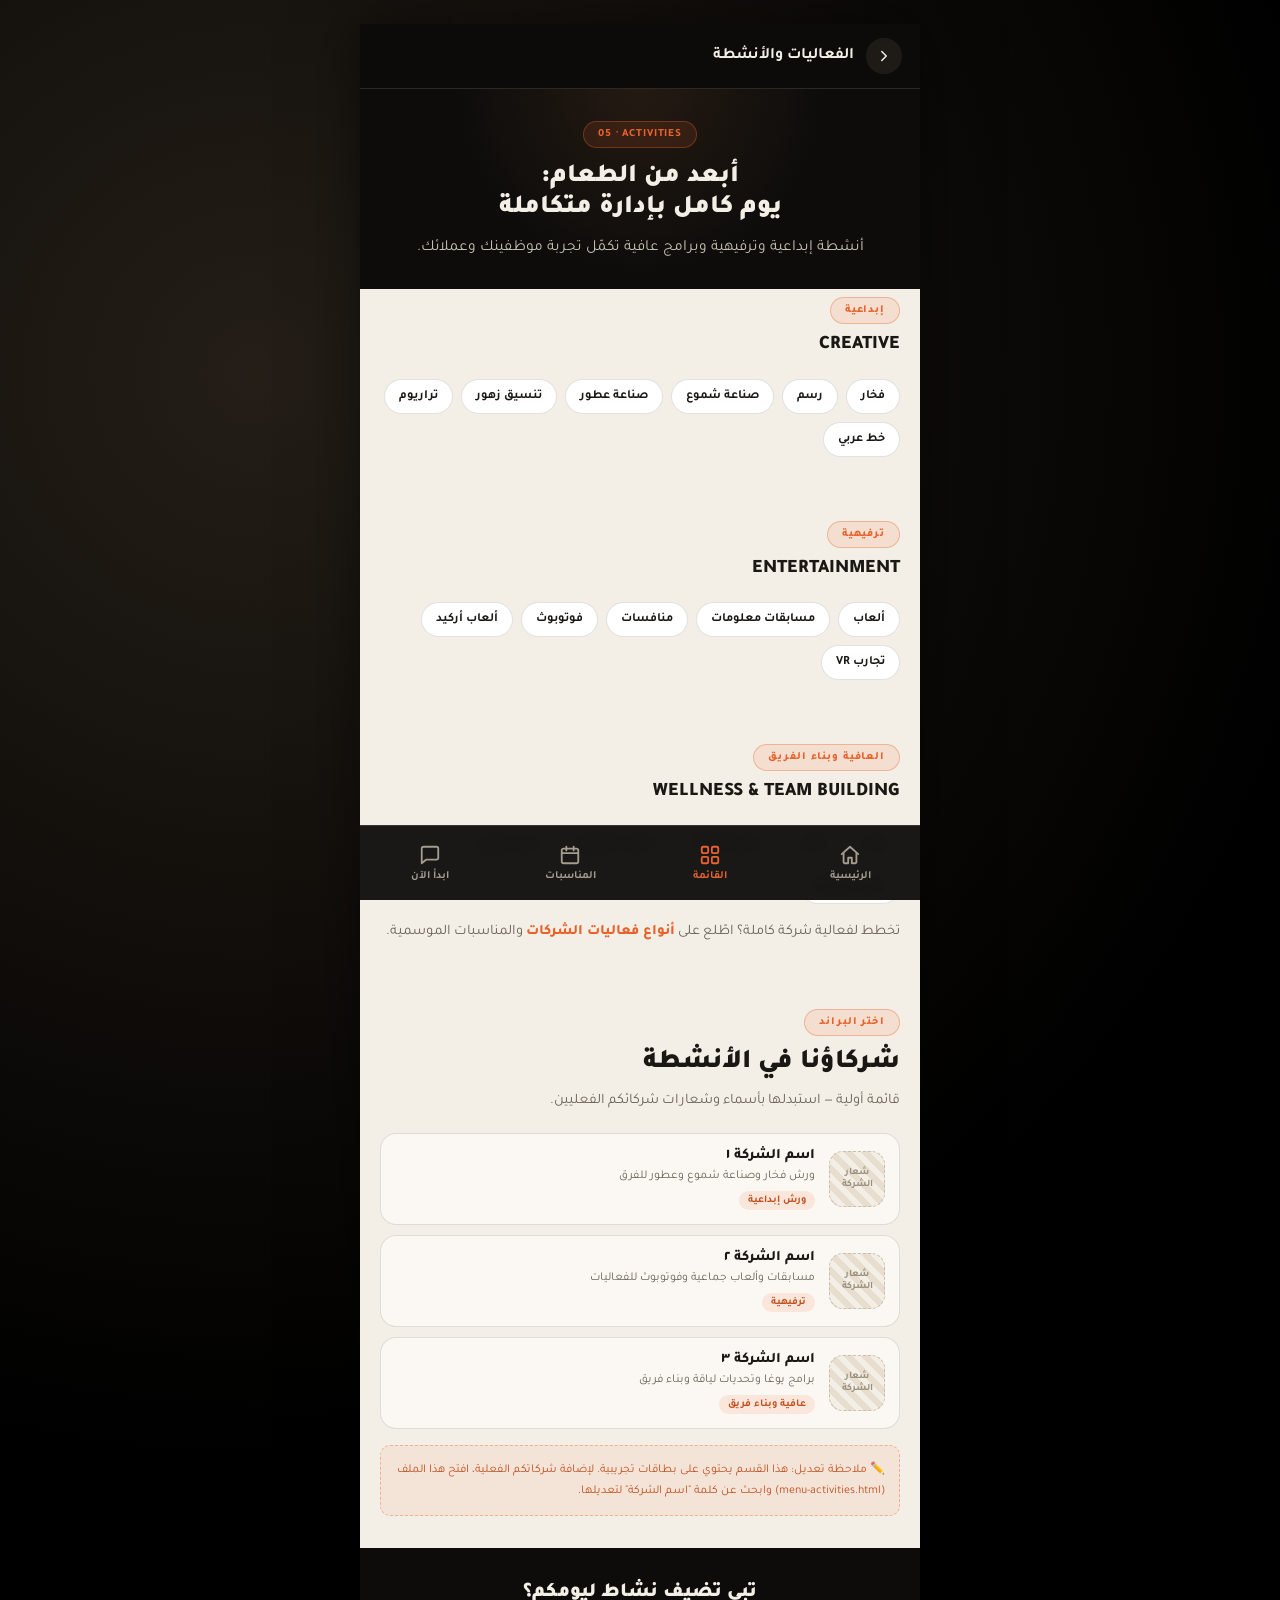
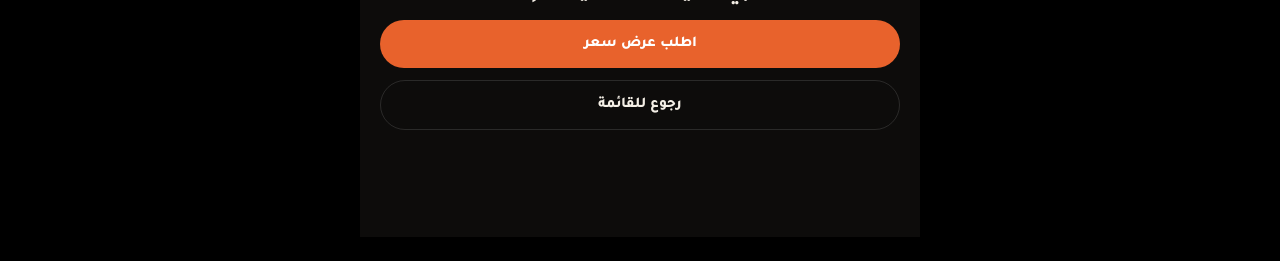
==== commit 5091cc6d: "Revert to original warm identity, rebalance toward lighter sections Undo the athletic black/white re" ====
--- a/A+ Brands Website/menu-activities.html
+++ b/A+ Brands Website/menu-activities.html
@@ -5,10 +5,10 @@
 <meta name="viewport" content="width=device-width, initial-scale=1, viewport-fit=cover">
 <title>الفعاليات والأنشطة | A+ BRANDS</title>
 <meta name="description" content="ورش إبداعية، أنشطة ترفيهية، وفعاليات عافية وبناء فريق — مقدّمة من شركاء A+ BRANDS.">
-<link rel="icon" type="image/svg+xml" href="data:image/svg+xml,%3Csvg xmlns='http://www.w3.org/2000/svg' viewBox='0 0 100 100'%3E%3Crect width='100' height='100' rx='22' fill='%230d0c0b'/%3E%3Ctext x='50' y='68' font-family='Arial' font-weight='900' font-size='54' fill='%23f1571e' text-anchor='middle'%3EA+%3C/text%3E%3C/svg%3E">
+<link rel="icon" type="image/svg+xml" href="data:image/svg+xml,%3Csvg xmlns='http://www.w3.org/2000/svg' viewBox='0 0 100 100'%3E%3Crect width='100' height='100' rx='22' fill='%230d0c0b'/%3E%3Ctext x='50' y='68' font-family='Arial' font-weight='900' font-size='54' fill='%23e8622c' text-anchor='middle'%3EA+%3C/text%3E%3C/svg%3E">
 <link rel="preconnect" href="https://fonts.googleapis.com">
 <link rel="preconnect" href="https://fonts.gstatic.com" crossorigin>
-<link href="https://fonts.googleapis.com/css2?family=Anton&family=Oswald:wght@500;600;700&family=Cairo:wght@400;600;700;800;900&display=swap" rel="stylesheet">
+<link href="https://fonts.googleapis.com/css2?family=Tajawal:wght@400;500;700;800;900&display=swap" rel="stylesheet">
 <link rel="stylesheet" href="css/style.css">
 </head>
 <body>
@@ -32,7 +32,7 @@
       <p class="lede">أنشطة إبداعية وترفيهية وبرامج عافية تكمّل تجربة موظفينك وعملائك.</p>
     </section>
 
-    <section class="section section-dark" style="padding-top:8px;">
+    <section class="section section-light" style="padding-top:8px;">
       <div class="section-head">
         <span class="eyebrow">إبداعية</span>
         <h2 class="title" style="font-size:19px;">CREATIVE</h2>
@@ -48,7 +48,7 @@
       </div>
     </section>
 
-    <section class="section section-soft">
+    <section class="section section-light">
       <div class="section-head">
         <span class="eyebrow">ترفيهية</span>
         <h2 class="title" style="font-size:19px;">ENTERTAINMENT</h2>
@@ -63,7 +63,7 @@
       </div>
     </section>
 
-    <section class="section section-dark">
+    <section class="section section-light">
       <div class="section-head">
         <span class="eyebrow">العافية وبناء الفريق</span>
         <h2 class="title" style="font-size:19px;">WELLNESS &amp; TEAM BUILDING</h2>
--- a/A+ Brands Website/css/style.css
+++ b/A+ Brands Website/css/style.css
@@ -1,40 +1,38 @@
 /* ============================================================
    A+ BRANDS — الأنماط العامة للموقع
-   هوية بصرية بروح الملاعب (Nike / Adidas): أسود وأبيض حاد التباين،
-   برتقالي "لون الفريق"، أرقام قمصان للتصنيفات والخطوات، وخطوط عريضة.
+   هذا الملف يتحكم بكل تصميم الموقع (الألوان، الخطوط، البطاقات..)
    لتغيير الألوان الأساسية، عدّل المتغيرات في أعلى الملف فقط.
    ============================================================ */
 
 :root{
-  --black:#000000;
-  --black-soft:#0e0e0e;
-  --black-card:#161616;
-  --white:#ffffff;
-  --panel:#efeeea;
-  --panel-card:#ffffff;
-  --orange:#f1571e;
-  --orange-dark:#c73f0f;
-  --ink:#0a0a0a;
-  --muted:#8f8b85;
-  --muted-dark:#5c5850;
-  --line:rgba(255,255,255,.16);
-  --line-dark:rgba(0,0,0,.16);
-  --radius:4px;
+  --black:#0d0c0b;
+  --black-soft:#171512;
+  --black-card:#1e1b17;
+  --cream:#f4efe6;
+  --cream-soft:#eae2d4;
+  --cream-card:#fbf8f3;
+  --orange:#e8622c;
+  --orange-dark:#c2501f;
+  --ink:#1a1815;
+  --muted:#a39c8f;
+  --muted-dark:#6b6459;
+  --line:rgba(255,255,255,.12);
+  --line-dark:rgba(20,18,15,.12);
+  --radius-lg:22px;
+  --radius-md:16px;
+  --radius-sm:10px;
+  --shadow:0 12px 28px rgba(0,0,0,.28);
   --maxw:560px;
   --nav-h:74px;
   --top-h:64px;
-
-  --font-ar:"Cairo",-apple-system,"Segoe UI",Tahoma,sans-serif;
-  --font-display:"Anton","Cairo",sans-serif;
-  --font-utility:"Oswald","Cairo",sans-serif;
 }
 
 *,*::before,*::after{box-sizing:border-box;}
 html,body{margin:0;padding:0;}
 body{
   background:#000;
-  color:var(--white);
-  font-family:var(--font-ar);
+  color:var(--cream);
+  font-family:"Tajawal",-apple-system,"Segoe UI",Tahoma,sans-serif;
   -webkit-font-smoothing:antialiased;
   text-rendering:optimizeLegibility;
 }
@@ -43,16 +41,6 @@
 button{font-family:inherit;}
 ul{margin:0;padding:0;list-style:none;}
 h1,h2,h3,p{margin:0;}
-
-/* أولوية للوضوح: حدود تركيز واضحة عند التنقل بالكيبورد */
-a:focus-visible,
-button:focus-visible,
-input:focus-visible,
-select:focus-visible,
-textarea:focus-visible{
-  outline:3px solid var(--orange);
-  outline-offset:2px;
-}
 
 /* ===== إطار التطبيق (نمط تطبيق جوال حتى على الشاشات الكبيرة) ===== */
 .app{
@@ -63,10 +51,14 @@
   display:flex;
   flex-direction:column;
   position:relative;
+  box-shadow:0 0 60px rgba(0,0,0,.5);
 }
 @media (min-width:600px){
-  body{background:#000;padding:24px 0;}
-  .app{box-shadow:0 0 0 1px rgba(255,255,255,.08);}
+  body{
+    background:
+      radial-gradient(circle at 20% 20%, #241e17 0%, #000 60%);
+    padding:24px 0;
+  }
 }
 
 /* ===== الشريط العلوي ===== */
@@ -74,9 +66,9 @@
   position:sticky;
   top:0;
   z-index:20;
-  background:rgba(0,0,0,.94);
+  background:rgba(13,12,11,.92);
   backdrop-filter:blur(10px);
-  border-bottom:2px solid var(--orange);
+  border-bottom:1px solid var(--line);
 }
 .topbar-inner{
   height:var(--top-h);
@@ -86,40 +78,37 @@
   padding:0 18px;
 }
 .brandmark{
-  font-family:var(--font-display);
-  font-weight:400;
-  font-size:22px;
-  letter-spacing:.01em;
-  color:var(--white);
+  font-weight:900;
+  font-size:20px;
+  letter-spacing:.02em;
+  color:var(--cream);
   flex-shrink:0;
   unicode-bidi:plaintext;
 }
 .brandmark .plus{color:var(--orange);}
 .page-title{
-  font-size:15px;
-  font-weight:800;
-  letter-spacing:.01em;
-  color:var(--white);
+  font-size:16px;
+  font-weight:700;
+  color:var(--cream);
   flex:1;
 }
 .back-btn{
-  width:34px;height:34px;
+  width:36px;height:36px;
   display:flex;align-items:center;justify-content:center;
   background:var(--black-card);
-  border:1px solid var(--line);
-  border-radius:var(--radius);
-  color:var(--white);
+  border-radius:50%;
+  color:var(--cream);
   flex-shrink:0;
 }
 .back-btn svg{width:18px;height:18px;}
-.spacer{width:34px;flex-shrink:0;}
+.spacer{width:36px;flex-shrink:0;}
 
 /* ===== المحتوى ===== */
 .content{flex:1;}
 .section{padding:32px 20px;}
-.section-dark{background:var(--black);color:var(--white);}
-.section-soft{background:var(--black-soft);color:var(--white);}
-.section-light{background:var(--white);color:var(--ink);}
+.section-dark{background:var(--black);color:var(--cream);}
+.section-soft{background:var(--black-soft);color:var(--cream);}
+.section-light{background:var(--cream);color:var(--ink);}
 .section-light .muted{color:var(--muted-dark);}
 
 /* ===== الشريط السفلي (تنقّل بأسلوب تطبيق) ===== */
@@ -127,9 +116,9 @@
   position:sticky;
   bottom:0;
   z-index:20;
-  background:rgba(0,0,0,.97);
+  background:rgba(13,12,11,.95);
   backdrop-filter:blur(10px);
-  border-top:2px solid var(--orange);
+  border-top:1px solid var(--line);
   padding-bottom:env(safe-area-inset-bottom);
 }
 .bottomnav-inner{
@@ -144,73 +133,48 @@
   justify-content:center;
   gap:4px;
   color:var(--muted);
-  font-size:10.5px;
-  font-weight:700;
-  transition:background-color .15s ease, color .15s ease;
-}
-.navitem svg{width:21px;height:21px;stroke:currentColor;}
-.navitem.active{background:var(--orange);color:#000;}
-.navitem:active{opacity:.7;}
-
-/* ===== الشعار الكبير (بادج على طراز الشعارات الرياضية) ===== */
+  font-size:11px;
+  font-weight:700;
+  transition:color .15s ease;
+}
+.navitem svg{width:22px;height:22px;stroke:currentColor;}
+.navitem.active{color:var(--orange);}
+.navitem:active{opacity:.6;}
+
+/* ===== الشعار الكبير ===== */
 .hero{
-  position:relative;
   padding:52px 22px 40px;
   text-align:center;
-  background:var(--black);
-  overflow:hidden;
-}
-.hero::before{
-  content:"";
-  position:absolute;
-  inset:-20% -10%;
-  background:repeating-linear-gradient(
-    115deg,
-    rgba(255,255,255,.045) 0 3px,
-    transparent 3px 26px
-  );
-  pointer-events:none;
-}
-.hero > *{position:relative;z-index:1;}
+  background:
+    radial-gradient(circle at 50% 0%, #241a12 0%, var(--black) 55%);
+}
 .hero .logo-mark{
-  display:inline-flex;
-  align-items:center;
-  justify-content:center;
-  font-family:var(--font-display);
-  font-weight:400;
-  font-size:42px;
+  font-size:54px;
+  font-weight:900;
+  letter-spacing:.02em;
   line-height:1;
-  color:var(--white);
-  background:#000;
-  border:2px solid var(--white);
-  padding:16px 24px 12px;
+  margin-bottom:6px;
   unicode-bidi:plaintext;
 }
 .hero .logo-mark .plus{color:var(--orange);}
 .hero .logo-sub{
+  font-size:12px;
+  letter-spacing:.3em;
+  color:var(--muted);
+  font-weight:700;
+  margin-bottom:30px;
+}
+.eyebrow{
   display:inline-block;
-  font-family:var(--font-utility);
-  font-size:12px;
-  letter-spacing:.4em;
-  color:#000;
-  background:var(--orange);
-  font-weight:600;
-  padding:6px 24px;
-  margin-bottom:30px;
-}
-.eyebrow{
-  display:inline-flex;
-  align-items:center;
-  font-family:var(--font-utility);
   font-size:11px;
-  font-weight:600;
-  letter-spacing:.1em;
-  text-transform:uppercase;
-  color:#000;
-  background:var(--orange);
-  padding:7px 18px 7px 22px;
-  clip-path:polygon(12px 0,100% 0,calc(100% - 12px) 100%,0 100%);
-  margin-bottom:16px;
+  font-weight:800;
+  letter-spacing:.08em;
+  color:var(--orange);
+  background:rgba(232,98,44,.12);
+  border:1px solid rgba(232,98,44,.35);
+  padding:6px 14px;
+  border-radius:999px;
+  margin-bottom:14px;
 }
 h1.display{
   font-size:clamp(28px,8vw,36px);
@@ -219,17 +183,16 @@
   margin-bottom:10px;
 }
 .tagline-en{
-  font-family:var(--font-display);
-  font-weight:400;
-  font-size:clamp(15px,4.2vw,19px);
-  letter-spacing:.03em;
-  color:var(--white);
+  font-size:13px;
+  font-weight:700;
+  letter-spacing:.05em;
+  color:var(--muted);
   margin-bottom:22px;
 }
 .lede{
   font-size:15.5px;
   line-height:1.85;
-  color:#c6c2ba;
+  color:var(--muted-light,#c9c2b4);
 }
 .section-light .lede{color:var(--muted-dark);}
 
@@ -257,77 +220,58 @@
   justify-content:center;
   gap:8px;
   padding:15px 26px;
-  border-radius:var(--radius);
+  border-radius:999px;
   font-weight:800;
   font-size:15px;
   border:none;
-  border-bottom:4px solid rgba(0,0,0,.4);
   cursor:pointer;
   width:100%;
-  transition:transform .1s ease, border-bottom-width .1s ease;
-}
-.btn:active{transform:translateY(3px);border-bottom-width:1px;}
-.btn-primary{background:var(--orange);color:#fff;border-bottom-color:var(--orange-dark);}
-.btn-outline{background:transparent;color:var(--white);border:1.5px solid var(--line);border-bottom:4px solid var(--line);}
-.btn-outline:active{border-bottom-width:1.5px;}
+  transition:transform .15s ease, opacity .15s ease;
+}
+.btn:active{transform:scale(.97);}
+.btn-primary{background:var(--orange);color:#fff;}
+.btn-outline{background:transparent;color:var(--cream);border:1.5px solid var(--line);}
 .section-light .btn-outline{color:var(--ink);border-color:var(--line-dark);}
 .btn-block-wrap{display:flex;flex-direction:column;gap:12px;margin-top:22px;}
 .btn svg{width:18px;height:18px;}
 
-/* ===== الشبكات وبطاقات التصنيفات (بأسلوب بطاقة لاعب) ===== */
-.grid-2{display:grid;grid-template-columns:1fr 1fr;gap:14px;}
+/* ===== الشبكات والبطاقات ===== */
+.grid-2{display:grid;grid-template-columns:1fr 1fr;gap:12px;}
 .tile{
-  position:relative;
-  background:var(--black-card);
-  border:2px solid var(--line);
-  border-radius:var(--radius);
-  padding:30px 14px 16px;
+  background:var(--black-card);
+  border:1px solid var(--line);
+  border-radius:var(--radius-md);
+  padding:18px 14px;
   display:flex;
   flex-direction:column;
   gap:10px;
-  transition:transform .12s ease, border-color .12s ease;
-}
-.section-light .tile{background:var(--panel-card);border-color:#000;box-shadow:4px 4px 0 #000;}
-.section-dark .tile{box-shadow:4px 4px 0 rgba(255,255,255,.12);}
-.tile:active{transform:translate(2px,2px);}
-.section-light .tile:active{box-shadow:1px 1px 0 #000;}
-.tile-num{
-  position:absolute;
-  top:0;right:0;
-  width:32px;height:32px;
-  background:#000;
-  color:#fff;
-  font-family:var(--font-display);
-  font-weight:400;
-  font-size:13px;
-  display:flex;align-items:center;justify-content:center;
-  clip-path:polygon(0 0,100% 0,100% 100%,28% 100%);
-  border-bottom:3px solid var(--orange);
-}
+  transition:transform .15s ease, border-color .15s ease;
+}
+.section-light .tile{background:var(--cream-card);border-color:var(--line-dark);}
+.tile:active{transform:scale(.96);}
 .tile-icon{
-  width:38px;height:38px;
-  border-radius:var(--radius);
-  background:rgba(241,87,30,.14);
-  border:1px solid rgba(241,87,30,.4);
+  width:40px;height:40px;
+  border-radius:12px;
+  background:rgba(232,98,44,.14);
   color:var(--orange);
   display:flex;align-items:center;justify-content:center;
 }
-.tile-icon svg{width:21px;height:21px;}
+.tile-icon svg{width:22px;height:22px;}
 .tile h3{font-size:15px;font-weight:800;}
-.tile .tile-en{font-family:var(--font-utility);font-size:10px;color:var(--muted);font-weight:600;letter-spacing:.08em;text-transform:uppercase;}
+.tile .tile-en{font-size:10.5px;color:var(--muted);font-weight:700;letter-spacing:.04em;text-transform:uppercase;}
 .tile p{font-size:12.5px;color:var(--muted);line-height:1.6;}
 .section-light .tile p{color:var(--muted-dark);}
 
 .card{
   background:var(--black-card);
-  border:2px solid var(--line);
-  border-radius:var(--radius);
+  border:1px solid var(--line);
+  border-radius:var(--radius-lg);
   padding:20px;
 }
-.section-light .card{background:var(--panel-card);border-color:#000;box-shadow:4px 4px 0 #000;}
-.card + .card{margin-top:14px;}
+.section-light .card{background:var(--cream-card);border-color:var(--line-dark);}
+.card + .card{margin-top:12px;}
 .card h3{font-size:16px;font-weight:800;margin-bottom:6px;}
-.card .en{font-family:var(--font-utility);font-size:11px;color:var(--muted);font-weight:600;letter-spacing:.08em;text-transform:uppercase;}
+.card .en{font-size:11px;color:var(--muted);font-weight:700;letter-spacing:.04em;}
 .card p{font-size:13.5px;color:var(--muted);line-height:1.7;margin-top:6px;}
 .section-light .card p{color:var(--muted-dark);}
 
@@ -337,18 +281,17 @@
   font-size:12.5px;
   font-weight:700;
   padding:9px 14px;
-  border-radius:var(--radius);
-  background:transparent;
-  border:1.5px solid var(--line);
-  color:var(--white);
-}
-.section-light .chip{background:#fff;border-color:#000;color:var(--ink);}
-
-/* ===== قائمة خطوات مرقمة (أرقام قمصان الفريق) ===== */
+  border-radius:999px;
+  background:rgba(255,255,255,.06);
+  border:1px solid var(--line);
+  color:var(--cream);
+}
+.section-light .chip{background:#fff;border-color:var(--line-dark);color:var(--ink);}
+
+/* ===== قائمة خطوات مرقمة ===== */
 .steps{display:flex;flex-direction:column;gap:0;margin-top:18px;}
 .step{
   display:flex;
-  align-items:flex-start;
   gap:14px;
   padding:16px 0;
   border-bottom:1px solid var(--line);
@@ -357,18 +300,14 @@
 .step:last-child{border-bottom:none;}
 .step-num{
   flex-shrink:0;
-  width:38px;height:38px;
-  background:#000;
+  width:34px;height:34px;
+  border-radius:50%;
+  background:var(--orange);
   color:#fff;
-  font-family:var(--font-display);
-  font-weight:400;
-  font-size:15px;
+  font-weight:900;
+  font-size:14px;
   display:flex;align-items:center;justify-content:center;
-  clip-path:polygon(14% 0,100% 0,86% 100%,0 100%);
-  border-bottom:3px solid var(--orange);
-}
-.section-dark .step-num,
-.section-soft .step-num{background:#fff;color:#000;}
+}
 .step-body h4{font-size:14.5px;font-weight:800;margin-bottom:3px;}
 .step-body p{font-size:12.5px;color:var(--muted);line-height:1.6;}
 .section-light .step-body p{color:var(--muted-dark);}
@@ -378,22 +317,21 @@
   display:flex;
   align-items:center;
   gap:14px;
-  background:var(--panel-card);
-  border:2px solid #000;
-  border-radius:var(--radius);
+  background:var(--cream-card);
+  border:1px solid var(--line-dark);
+  border-radius:var(--radius-md);
   padding:14px;
-  box-shadow:4px 4px 0 #000;
-}
-.brand-card + .brand-card{margin-top:14px;}
+}
+.brand-card + .brand-card{margin-top:10px;}
 .brand-logo{
   flex-shrink:0;
   width:56px;height:56px;
-  border-radius:var(--radius);
-  background:repeating-linear-gradient(45deg,#e2ded6,#e2ded6 6px,#f2f0ec 6px,#f2f0ec 12px);
-  border:1px dashed #b8b2a6;
+  border-radius:14px;
+  background:repeating-linear-gradient(45deg,#e7ded0,#e7ded0 6px,#f4efe6 6px,#f4efe6 12px);
+  border:1px dashed #c8bfae;
   display:flex;align-items:center;justify-content:center;
   font-size:10px;
-  color:#8a8378;
+  color:#9a8f7a;
   font-weight:700;
   text-align:center;
 }
@@ -402,23 +340,19 @@
 .brand-info .tag{
   display:inline-block;
   margin-top:6px;
-  font-family:var(--font-utility);
-  font-size:10px;
-  font-weight:600;
-  letter-spacing:.04em;
-  text-transform:uppercase;
+  font-size:10.5px;
+  font-weight:700;
   color:var(--orange-dark);
-  background:none;
-  border:1px solid var(--orange-dark);
+  background:rgba(232,98,44,.12);
   padding:3px 9px;
-  border-radius:var(--radius);
+  border-radius:999px;
 }
 .edit-note{
   margin-top:16px;
   padding:14px;
-  border-radius:var(--radius);
-  background:rgba(241,87,30,.08);
-  border:1.5px dashed var(--orange);
+  border-radius:var(--radius-sm);
+  background:rgba(232,98,44,.08);
+  border:1px dashed rgba(232,98,44,.4);
   font-size:12px;
   color:var(--orange-dark);
   line-height:1.7;
@@ -437,12 +371,12 @@
 .tl-item::before{
   content:"";
   position:absolute;
-  right:-6px;top:3px;
+  right:-6px;top:2px;
   width:10px;height:10px;
+  border-radius:50%;
   background:var(--orange);
-  transform:rotate(45deg);
-}
-.tl-time{font-family:var(--font-utility);font-size:12px;font-weight:600;letter-spacing:.03em;color:var(--orange);margin-bottom:3px;}
+}
+.tl-time{font-size:12px;font-weight:800;color:var(--orange);margin-bottom:3px;}
 .tl-title{font-size:14.5px;font-weight:800;}
 .tl-sub{font-size:12px;color:var(--muted);margin-top:2px;}
 .section-light .tl-sub{color:var(--muted-dark);}
@@ -451,12 +385,12 @@
 .compare{display:flex;flex-direction:column;gap:14px;margin-top:18px;}
 .compare-col{
   background:var(--black-card);
-  border:2px solid var(--line);
-  border-radius:var(--radius);
+  border:1px solid var(--line);
+  border-radius:var(--radius-md);
   padding:16px;
 }
-.compare-col.with{border-color:var(--orange);background:rgba(241,87,30,.08);}
-.compare-label{font-family:var(--font-utility);font-size:11px;font-weight:600;letter-spacing:.08em;text-transform:uppercase;color:var(--muted);margin-bottom:10px;}
+.compare-col.with{border-color:rgba(232,98,44,.5);background:rgba(232,98,44,.08);}
+.compare-label{font-size:12px;font-weight:800;color:var(--muted);margin-bottom:10px;}
 .compare-col.with .compare-label{color:var(--orange);}
 .compare-row{
   font-size:13.5px;
@@ -464,7 +398,8 @@
   border-bottom:1px solid var(--line);
   color:var(--muted);
 }
-.compare-col.with .compare-row{color:var(--white);font-weight:700;border-color:rgba(241,87,30,.25);}
+.compare-col.with .compare-row{color:var(--cream);font-weight:700;border-color:rgba(232,98,44,.2);}
+.section-light .compare-col.with .compare-row{color:var(--ink);}
 .compare-row:last-child{border-bottom:none;}
 .compare-row.strike{text-decoration:line-through;opacity:.6;}
 
@@ -475,23 +410,20 @@
   font-size:12.5px;
   font-weight:800;
   margin-bottom:7px;
-  color:var(--white);
+  color:var(--cream);
 }
 .form-field input,
 .form-field select,
 .form-field textarea{
   width:100%;
   background:var(--black-card);
-  border:1.5px solid var(--line);
-  border-radius:var(--radius);
+  border:1px solid var(--line);
+  border-radius:var(--radius-sm);
   padding:13px 14px;
-  color:var(--white);
+  color:var(--cream);
   font-family:inherit;
   font-size:14px;
 }
-.form-field input:focus,
-.form-field select:focus,
-.form-field textarea:focus{border-color:var(--orange);}
 .form-field textarea{resize:vertical;min-height:88px;}
 .form-field input::placeholder,
 .form-field textarea::placeholder{color:var(--muted);}
@@ -501,8 +433,8 @@
 .contact-grid{display:grid;grid-template-columns:1fr 1fr;gap:12px;margin-top:16px;}
 .contact-btn{
   background:var(--black-card);
-  border:1.5px solid var(--line);
-  border-radius:var(--radius);
+  border:1px solid var(--line);
+  border-radius:var(--radius-md);
   padding:16px;
   display:flex;
   flex-direction:column;
@@ -511,35 +443,24 @@
   text-align:center;
   font-size:12.5px;
   font-weight:700;
-  transition:background-color .12s ease;
-}
-.contact-btn:active{background:var(--orange);color:#000;}
+}
 .contact-btn svg{width:22px;height:22px;color:var(--orange);}
-.contact-btn:active svg{color:#000;}
 
 /* ===== تذييل بسيط ===== */
 .foot-note{
   text-align:center;
-  font-family:var(--font-utility);
-  font-size:10.5px;
-  letter-spacing:.06em;
-  text-transform:uppercase;
+  font-size:11px;
   color:var(--muted);
   padding:18px 20px 4px;
 }
 
 /* ===== حركة ظهور بسيطة عند التمرير ===== */
-.reveal{opacity:0;transform:translateY(14px) scale(.98);transition:opacity .45s cubic-bezier(.2,.8,.2,1), transform .45s cubic-bezier(.2,.8,.2,1);}
-.reveal.in{opacity:1;transform:translateY(0) scale(1);}
-
-/* ===== فاصل ثلاثي الخطوط (إشارة الملعب) ===== */
-.divider{
-  height:5px;
-  background:linear-gradient(90deg,#fff 0 30%, var(--orange) 30% 70%, #fff 70% 100%);
-  margin:20px 0;
-  border:none;
-}
-.section-light .divider{background:linear-gradient(90deg,#000 0 30%, var(--orange) 30% 70%, #000 70% 100%);}
+.reveal{opacity:0;transform:translateY(14px);transition:opacity .5s ease, transform .5s ease;}
+.reveal.in{opacity:1;transform:translateY(0);}
+
+/* ===== فاصل نصي بين قسمين ===== */
+.divider{height:1px;background:var(--line);margin:8px 0;}
+.section-light .divider{background:var(--line-dark);}
 
 /* ===== إصلاح اتجاه النص للعناصر ثنائية اللغة =====
    يمنع اختلاط ترتيب الحروف/الرموز الإنجليزية عند وضعها داخل صفحة عربية (RTL) */
@@ -549,8 +470,6 @@
 .card .en,
 .chip,
 .brand-info .tag,
-.page-title,
-.tl-time,
-.compare-label{
+.page-title{
   unicode-bidi:plaintext;
 }
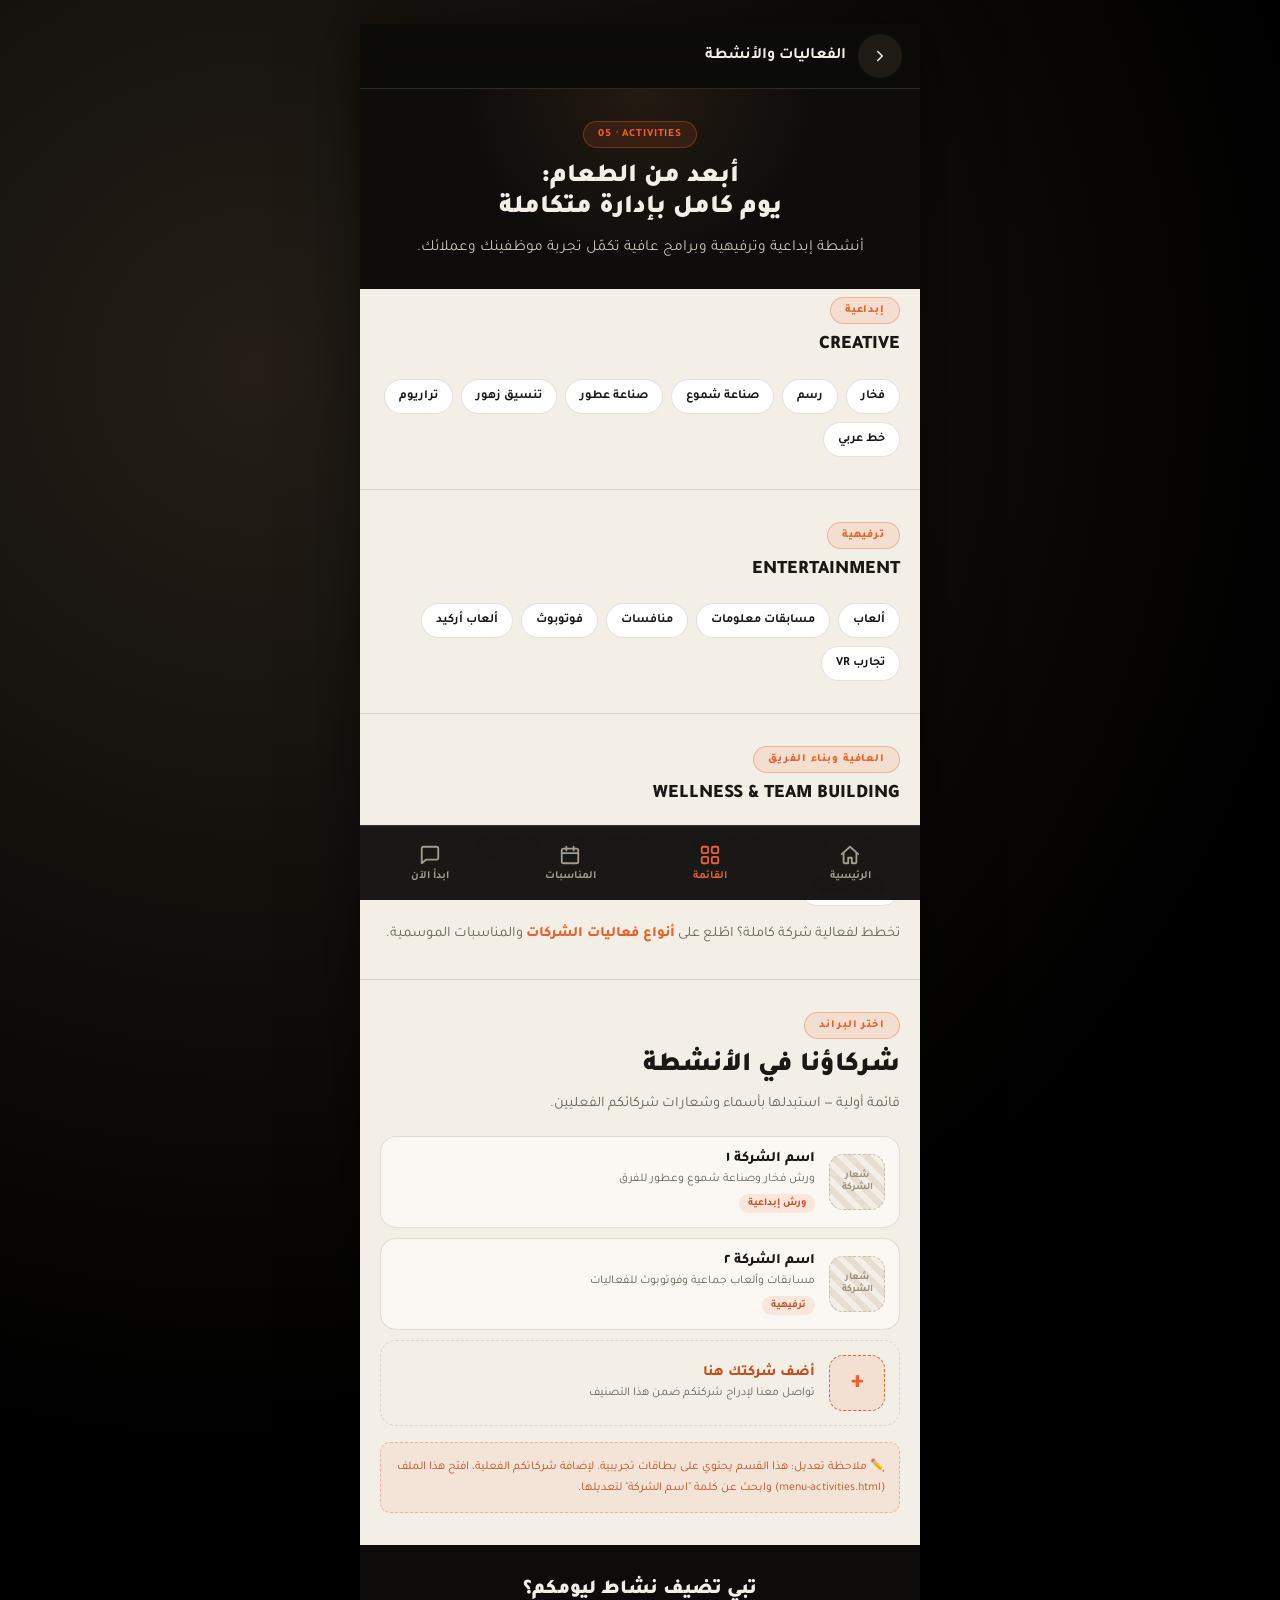
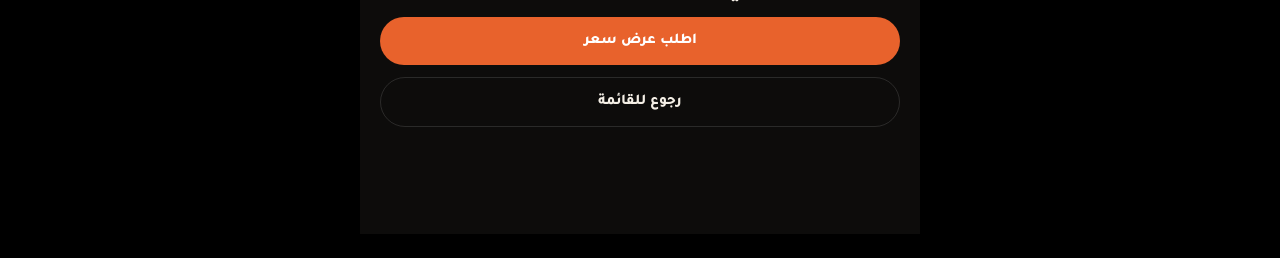
==== commit 4e25981f: "UX polish pass: section separation, CTA cleanup, form clarity - Add a hairline divider between adjac" ====
--- a/A+ Brands Website/menu-activities.html
+++ b/A+ Brands Website/menu-activities.html
@@ -106,12 +106,11 @@
         </div>
       </div>
 
-      <div class="brand-card">
-        <div class="brand-logo">شعار الشركة</div>
+      <div class="brand-card add">
+        <div class="brand-logo">+</div>
         <div class="brand-info">
-          <h3>اسم الشركة ٣</h3>
-          <p>برامج يوغا وتحديات لياقة وبناء فريق</p>
-          <span class="tag">عافية وبناء فريق</span>
+          <h3>أضف شركتك هنا</h3>
+          <p>تواصل معنا لإدراج شركتكم ضمن هذا التصنيف</p>
         </div>
       </div>
 
--- a/A+ Brands Website/css/style.css
+++ b/A+ Brands Website/css/style.css
@@ -93,7 +93,7 @@
   flex:1;
 }
 .back-btn{
-  width:36px;height:36px;
+  width:44px;height:44px;
   display:flex;align-items:center;justify-content:center;
   background:var(--black-card);
   border-radius:50%;
@@ -101,7 +101,7 @@
   flex-shrink:0;
 }
 .back-btn svg{width:18px;height:18px;}
-.spacer{width:36px;flex-shrink:0;}
+.spacer{width:44px;flex-shrink:0;}
 
 /* ===== المحتوى ===== */
 .content{flex:1;}
@@ -110,6 +110,8 @@
 .section-soft{background:var(--black-soft);color:var(--cream);}
 .section-light{background:var(--cream);color:var(--ink);}
 .section-light .muted{color:var(--muted-dark);}
+/* فاصل خفيف بين قسمين فاتحين متجاورين حتى لا يظهرا كقسم واحد طويل */
+.section-light + .section-light{border-top:1px solid var(--line-dark);}
 
 /* ===== الشريط السفلي (تنقّل بأسلوب تطبيق) ===== */
 .bottomnav{
@@ -323,6 +325,15 @@
   padding:14px;
 }
 .brand-card + .brand-card{margin-top:10px;}
+.brand-card.add{background:transparent;border:1.5px dashed var(--line-dark);}
+.brand-card.add .brand-logo{
+  background:rgba(232,98,44,.1);
+  border:1px dashed var(--orange);
+  color:var(--orange);
+  font-size:26px;
+  font-weight:800;
+}
+.brand-card.add .brand-info h3{color:var(--orange-dark);}
 .brand-logo{
   flex-shrink:0;
   width:56px;height:56px;
@@ -412,6 +423,7 @@
   margin-bottom:7px;
   color:var(--cream);
 }
+.form-field label .req{color:var(--orange);}
 .form-field input,
 .form-field select,
 .form-field textarea{
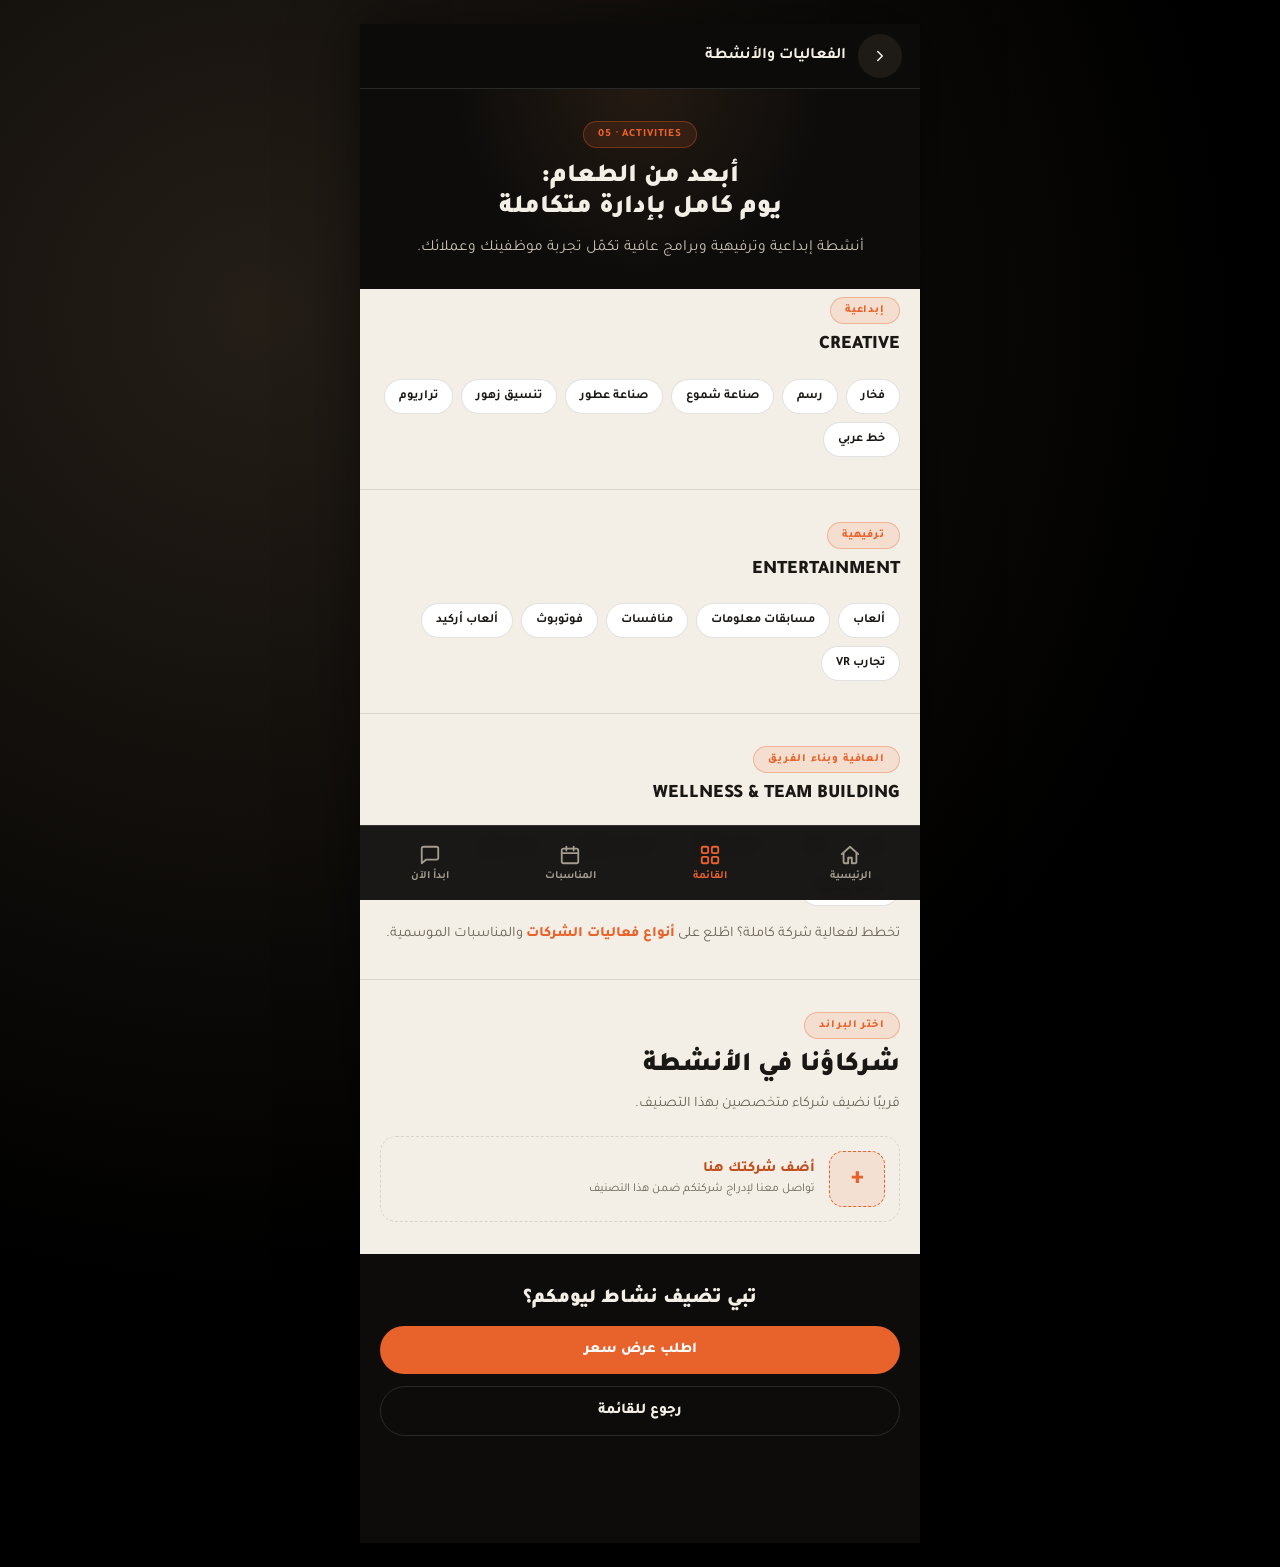
==== commit 4a7ad546: "Set official email, strip all placeholder/example content pre-launch - Wire up omar@sig.sa as the of" ====
--- a/A+ Brands Website/menu-activities.html
+++ b/A+ Brands Website/menu-activities.html
@@ -84,26 +84,7 @@
       <div class="section-head">
         <span class="eyebrow">اختر البراند</span>
         <h2 class="title on-light">شركاؤنا في الأنشطة</h2>
-        <p class="subtitle">قائمة أولية — استبدلها بأسماء وشعارات شركائكم الفعليين.</p>
-      </div>
-
-      <!-- كرت شركة: انسخ هذا الكرت وكرره لإضافة شركة جديدة -->
-      <div class="brand-card">
-        <div class="brand-logo">شعار الشركة</div>
-        <div class="brand-info">
-          <h3>اسم الشركة ١</h3>
-          <p>ورش فخار وصناعة شموع وعطور للفرق</p>
-          <span class="tag">ورش إبداعية</span>
-        </div>
-      </div>
-
-      <div class="brand-card">
-        <div class="brand-logo">شعار الشركة</div>
-        <div class="brand-info">
-          <h3>اسم الشركة ٢</h3>
-          <p>مسابقات وألعاب جماعية وفوتوبوث للفعاليات</p>
-          <span class="tag">ترفيهية</span>
-        </div>
+        <p class="subtitle">قريبًا نضيف شركاء متخصصين بهذا التصنيف.</p>
       </div>
 
       <div class="brand-card add">
@@ -112,11 +93,6 @@
           <h3>أضف شركتك هنا</h3>
           <p>تواصل معنا لإدراج شركتكم ضمن هذا التصنيف</p>
         </div>
-      </div>
-
-      <div class="edit-note">
-        ✏️ ملاحظة تعديل: هذا القسم يحتوي على بطاقات تجريبية. لإضافة شركاتكم الفعلية، افتح هذا الملف
-        (menu-activities.html) وابحث عن كلمة "اسم الشركة" لتعديلها.
       </div>
     </section>
 
--- a/A+ Brands Website/css/style.css
+++ b/A+ Brands Website/css/style.css
@@ -369,6 +369,23 @@
   line-height:1.7;
 }
 
+/* ===== شبكة شعارات شركاء النجاح ===== */
+.partners-grid{display:grid;grid-template-columns:repeat(2,1fr);gap:10px;margin-top:18px;}
+.partner-logo{
+  background:#fff;
+  border:1px solid var(--line-dark);
+  border-radius:var(--radius-md);
+  min-height:78px;
+  display:flex;align-items:center;justify-content:center;
+  text-align:center;
+  padding:12px;
+  font-size:12.5px;
+  font-weight:800;
+  color:var(--ink);
+  line-height:1.4;
+}
+.partner-logo img{max-height:42px;width:auto;max-width:100%;object-fit:contain;}
+
 /* ===== جدول اليوم المثالي (Timeline) ===== */
 .timeline{margin-top:18px;}
 .tl-item{
